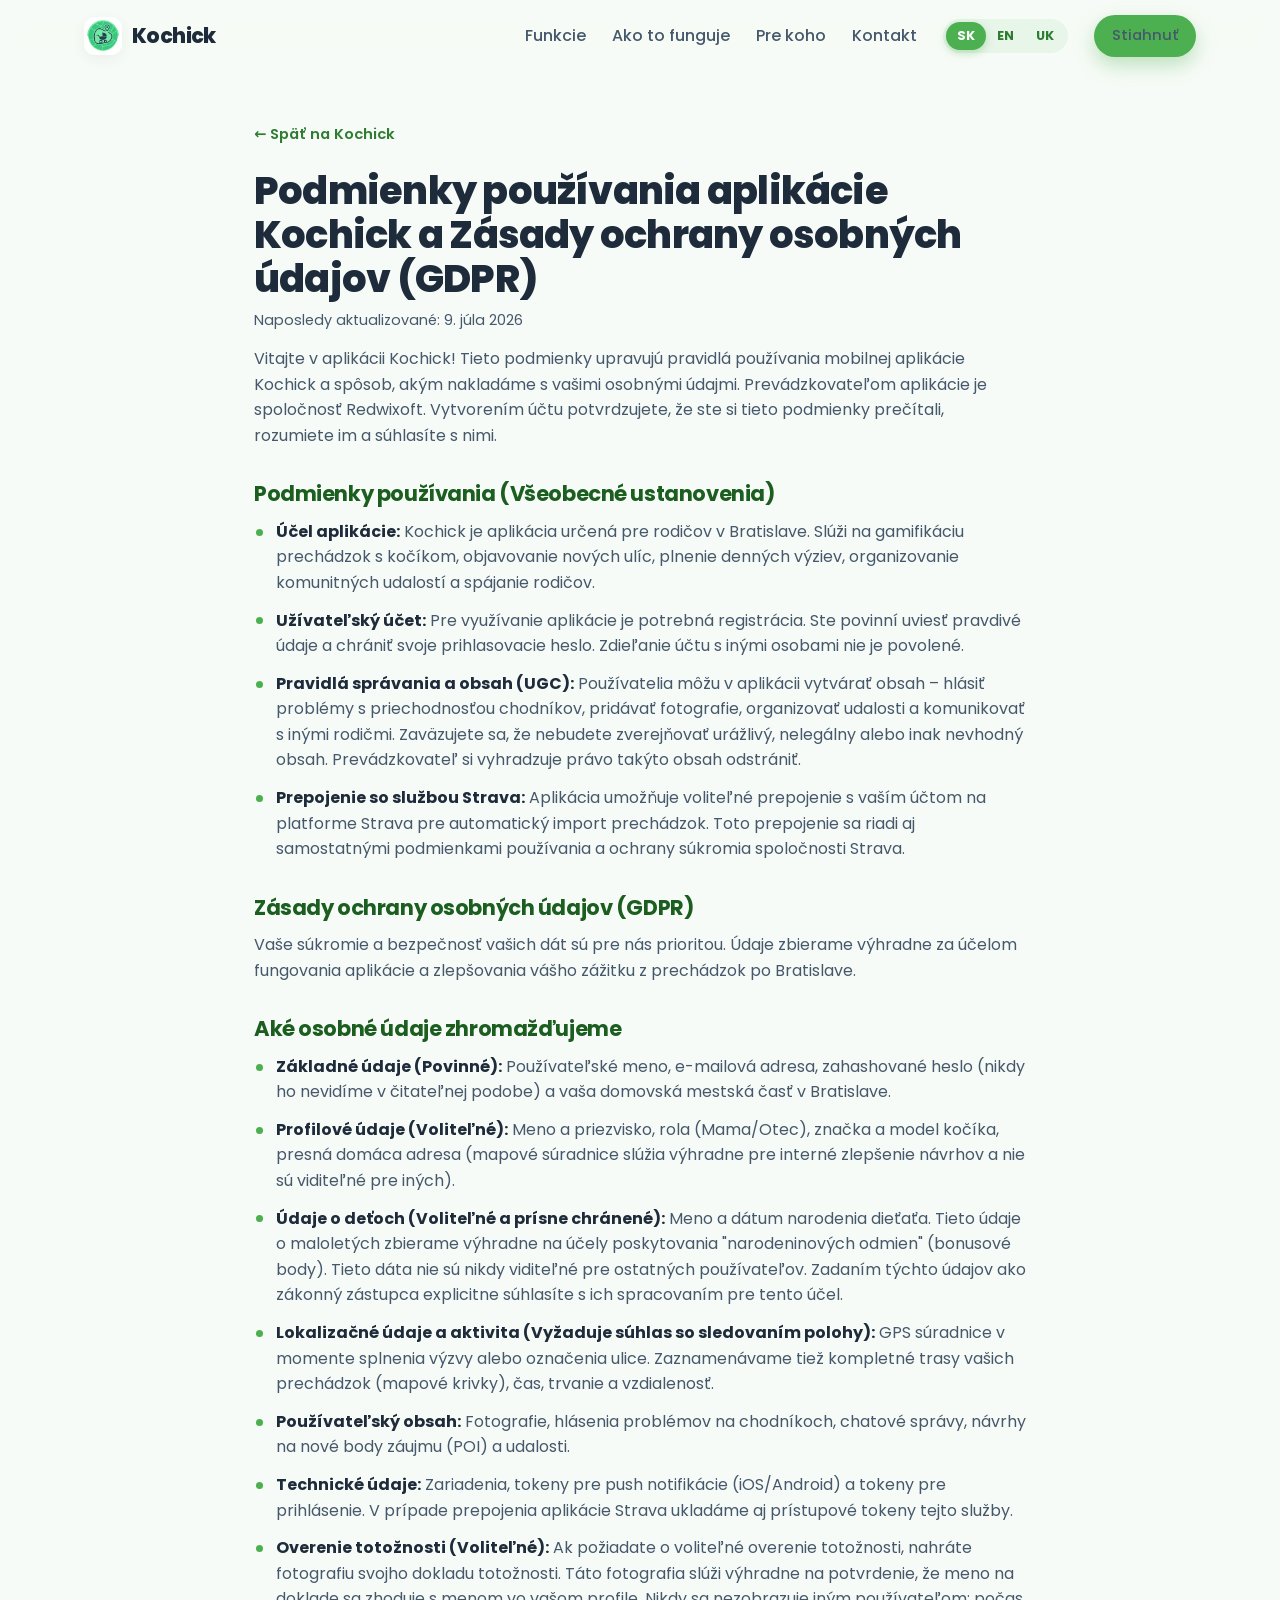
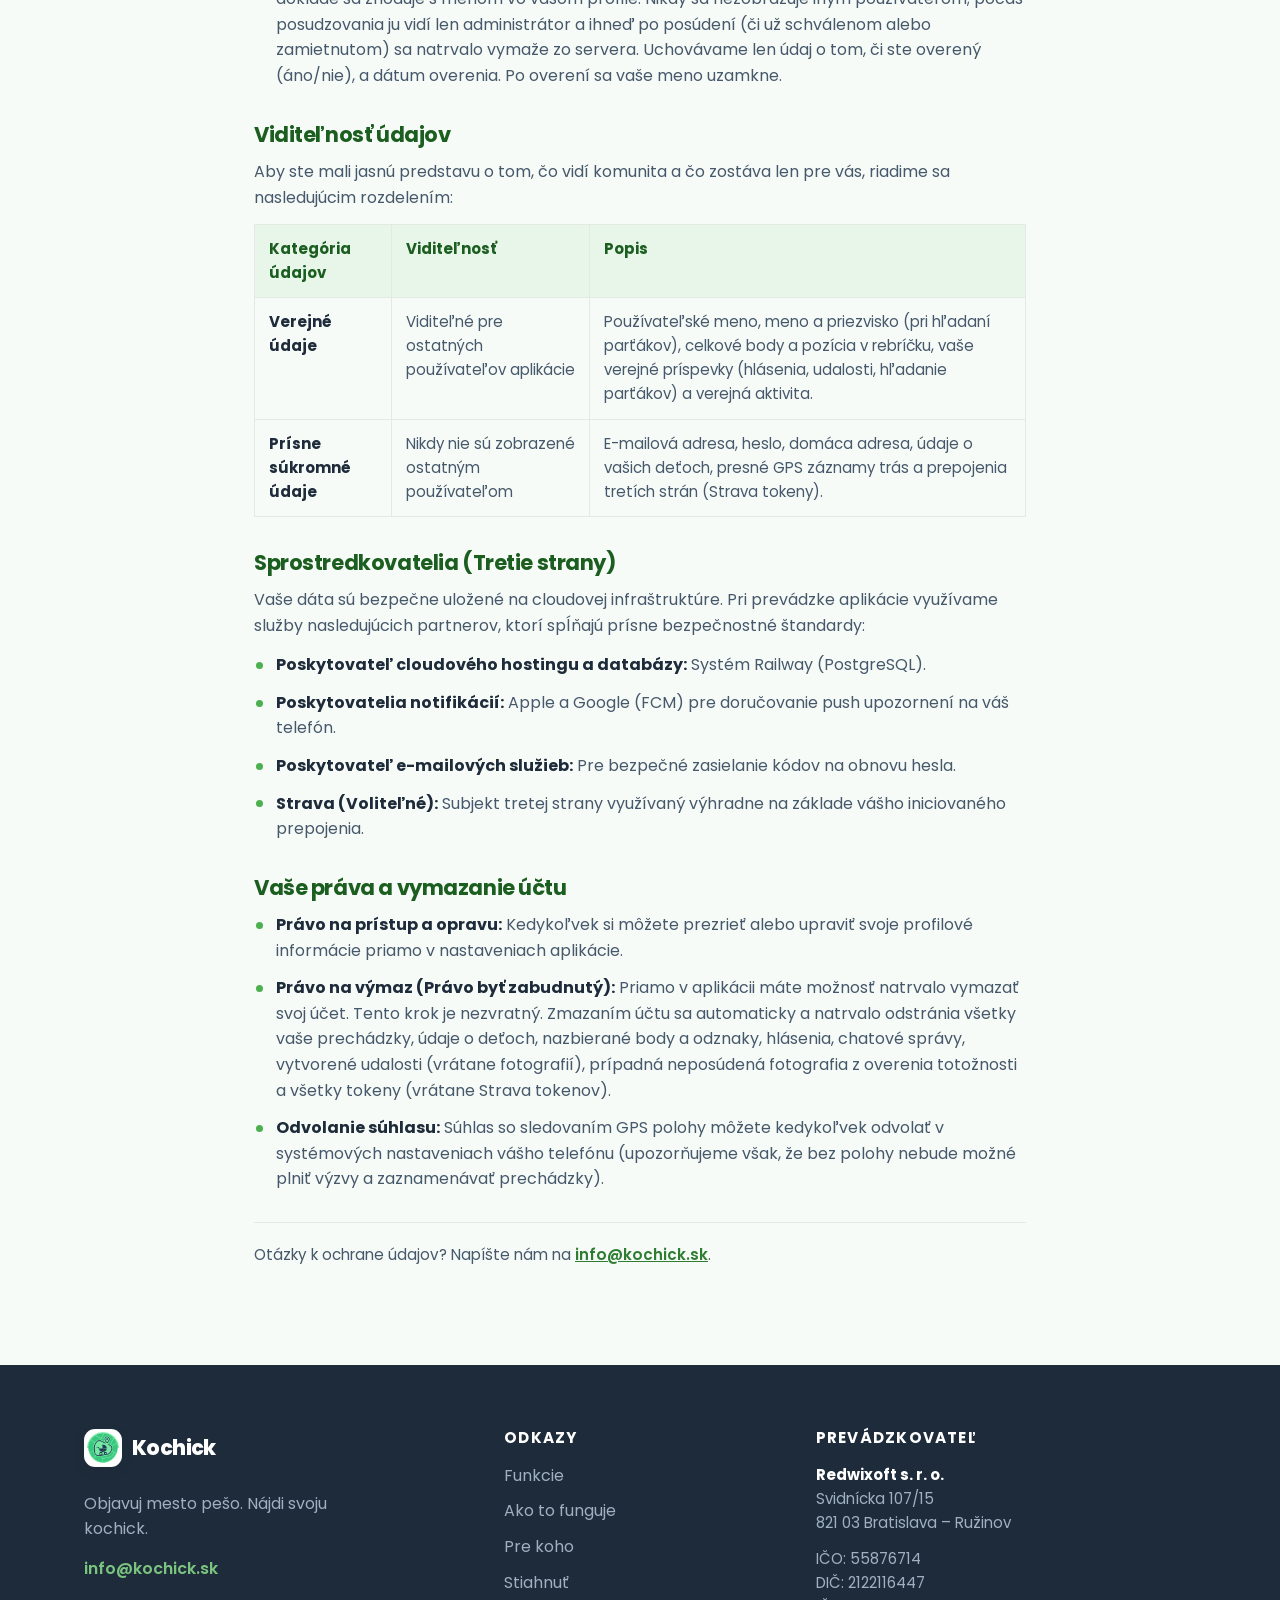
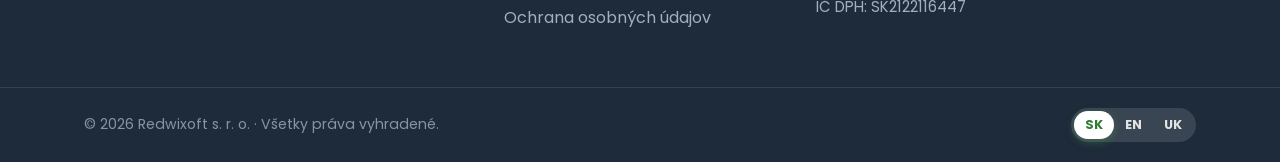
==== privacy.html @ b60ff9de "T and C" ====
<!DOCTYPE html>
<html lang="sk">
<head>
  <meta charset="UTF-8" />
  <meta name="viewport" content="width=device-width, initial-scale=1.0" />
  <title>Kochick — Podmienky používania a ochrana osobných údajov</title>
  <meta name="description" content="Podmienky používania aplikácie Kochick a Zásady ochrany osobných údajov (GDPR)." />
  <link rel="icon" type="image/png" href="assets/img/favicon.png" />

  <!-- Fonts -->
  <link rel="preconnect" href="https://fonts.googleapis.com" />
  <link rel="preconnect" href="https://fonts.gstatic.com" crossorigin />
  <link href="https://fonts.googleapis.com/css2?family=Poppins:wght@400;500;600;700;800&family=Nunito:wght@400;600;700;800&display=swap" rel="stylesheet" />

  <link rel="stylesheet" href="assets/css/styles.css" />
</head>
<body>

  <!-- ============ NAVBAR ============ -->
  <header class="nav" id="nav">
    <div class="container nav__inner">
      <a href="index.html" class="brand">
        <img src="assets/img/logo.png" alt="Kochick" class="brand__logo" />
        <span class="brand__name">Kochick</span>
      </a>

      <nav class="nav__links" id="navLinks">
        <a href="index.html#features" data-i18n="nav.features">Funkcie</a>
        <a href="index.html#how" data-i18n="nav.how">Ako to funguje</a>
        <a href="index.html#who" data-i18n="nav.who">Pre koho</a>
        <a href="index.html#contact" data-i18n="nav.contact">Kontakt</a>

        <div class="lang" role="group" aria-label="Language">
          <button class="lang__btn" data-lang="sk">SK</button>
          <button class="lang__btn" data-lang="en">EN</button>
          <button class="lang__btn" data-lang="uk">UK</button>
        </div>

        <a href="index.html#download" class="btn btn--primary btn--sm nav__cta" data-i18n="nav.download">Stiahnuť</a>
      </nav>

      <button class="nav__toggle" id="navToggle" aria-label="Menu">
        <span></span><span></span><span></span>
      </button>
    </div>
  </header>

  <main id="top">
    <section class="legal">
      <div class="container legal__inner">

        <!-- ============ SLOVAK ============ -->
        <article class="legal__doc" data-legal="sk">
          <a class="legal__back" href="index.html">← Späť na Kochick</a>
          <h1>Podmienky používania aplikácie Kochick a Zásady ochrany osobných údajov (GDPR)</h1>
          <p class="legal__meta">Naposledy aktualizované: 9. júla 2026</p>
          <p>Vitajte v aplikácii Kochick! Tieto podmienky upravujú pravidlá používania mobilnej aplikácie Kochick a spôsob, akým nakladáme s vašimi osobnými údajmi. Prevádzkovateľom aplikácie je spoločnosť Redwixoft. Vytvorením účtu potvrdzujete, že ste si tieto podmienky prečítali, rozumiete im a súhlasíte s nimi.</p>

          <h2>Podmienky používania (Všeobecné ustanovenia)</h2>
          <ul>
            <li><strong>Účel aplikácie:</strong> Kochick je aplikácia určená pre rodičov v Bratislave. Slúži na gamifikáciu prechádzok s kočíkom, objavovanie nových ulíc, plnenie denných výziev, organizovanie komunitných udalostí a spájanie rodičov.</li>
            <li><strong>Užívateľský účet:</strong> Pre využívanie aplikácie je potrebná registrácia. Ste povinní uviesť pravdivé údaje a chrániť svoje prihlasovacie heslo. Zdieľanie účtu s inými osobami nie je povolené.</li>
            <li><strong>Pravidlá správania a obsah (UGC):</strong> Používatelia môžu v aplikácii vytvárať obsah – hlásiť problémy s priechodnosťou chodníkov, pridávať fotografie, organizovať udalosti a komunikovať s inými rodičmi. Zaväzujete sa, že nebudete zverejňovať urážlivý, nelegálny alebo inak nevhodný obsah. Prevádzkovateľ si vyhradzuje právo takýto obsah odstrániť.</li>
            <li><strong>Prepojenie so službou Strava:</strong> Aplikácia umožňuje voliteľné prepojenie s vaším účtom na platforme Strava pre automatický import prechádzok. Toto prepojenie sa riadi aj samostatnými podmienkami používania a ochrany súkromia spoločnosti Strava.</li>
          </ul>

          <h2>Zásady ochrany osobných údajov (GDPR)</h2>
          <p>Vaše súkromie a bezpečnosť vašich dát sú pre nás prioritou. Údaje zbierame výhradne za účelom fungovania aplikácie a zlepšovania vášho zážitku z prechádzok po Bratislave.</p>

          <h2>Aké osobné údaje zhromažďujeme</h2>
          <ul>
            <li><strong>Základné údaje (Povinné):</strong> Používateľské meno, e-mailová adresa, zahashované heslo (nikdy ho nevidíme v čitateľnej podobe) a vaša domovská mestská časť v Bratislave.</li>
            <li><strong>Profilové údaje (Voliteľné):</strong> Meno a priezvisko, rola (Mama/Otec), značka a model kočíka, presná domáca adresa (mapové súradnice slúžia výhradne pre interné zlepšenie návrhov a nie sú viditeľné pre iných).</li>
            <li><strong>Údaje o deťoch (Voliteľné a prísne chránené):</strong> Meno a dátum narodenia dieťaťa. Tieto údaje o maloletých zbierame výhradne na účely poskytovania "narodeninových odmien" (bonusové body). Tieto dáta nie sú nikdy viditeľné pre ostatných používateľov. Zadaním týchto údajov ako zákonný zástupca explicitne súhlasíte s ich spracovaním pre tento účel.</li>
            <li><strong>Lokalizačné údaje a aktivita (Vyžaduje súhlas so sledovaním polohy):</strong> GPS súradnice v momente splnenia výzvy alebo označenia ulice. Zaznamenávame tiež kompletné trasy vašich prechádzok (mapové krivky), čas, trvanie a vzdialenosť.</li>
            <li><strong>Používateľský obsah:</strong> Fotografie, hlásenia problémov na chodníkoch, chatové správy, návrhy na nové body záujmu (POI) a udalosti.</li>
            <li><strong>Technické údaje:</strong> Zariadenia, tokeny pre push notifikácie (iOS/Android) a tokeny pre prihlásenie. V prípade prepojenia aplikácie Strava ukladáme aj prístupové tokeny tejto služby.</li>
            <li><strong>Overenie totožnosti (Voliteľné):</strong> Ak požiadate o voliteľné overenie totožnosti, nahráte fotografiu svojho dokladu totožnosti. Táto fotografia slúži výhradne na potvrdenie, že meno na doklade sa zhoduje s menom vo vašom profile. Nikdy sa nezobrazuje iným používateľom; počas posudzovania ju vidí len administrátor a ihneď po posúdení (či už schválenom alebo zamietnutom) sa natrvalo vymaže zo servera. Uchovávame len údaj o tom, či ste overený (áno/nie), a dátum overenia. Po overení sa vaše meno uzamkne.</li>
          </ul>

          <h2>Viditeľnosť údajov</h2>
          <p>Aby ste mali jasnú predstavu o tom, čo vidí komunita a čo zostáva len pre vás, riadime sa nasledujúcim rozdelením:</p>
          <div class="legal__table-wrap">
            <table>
              <thead>
                <tr><th>Kategória údajov</th><th>Viditeľnosť</th><th>Popis</th></tr>
              </thead>
              <tbody>
                <tr><td><strong>Verejné údaje</strong></td><td>Viditeľné pre ostatných používateľov aplikácie</td><td>Používateľské meno, meno a priezvisko (pri hľadaní parťákov), celkové body a pozícia v rebríčku, vaše verejné príspevky (hlásenia, udalosti, hľadanie parťákov) a verejná aktivita.</td></tr>
                <tr><td><strong>Prísne súkromné údaje</strong></td><td>Nikdy nie sú zobrazené ostatným používateľom</td><td>E-mailová adresa, heslo, domáca adresa, údaje o vašich deťoch, presné GPS záznamy trás a prepojenia tretích strán (Strava tokeny).</td></tr>
              </tbody>
            </table>
          </div>

          <h2>Sprostredkovatelia (Tretie strany)</h2>
          <p>Vaše dáta sú bezpečne uložené na cloudovej infraštruktúre. Pri prevádzke aplikácie využívame služby nasledujúcich partnerov, ktorí spĺňajú prísne bezpečnostné štandardy:</p>
          <ul>
            <li><strong>Poskytovateľ cloudového hostingu a databázy:</strong> Systém Railway (PostgreSQL).</li>
            <li><strong>Poskytovatelia notifikácií:</strong> Apple a Google (FCM) pre doručovanie push upozornení na váš telefón.</li>
            <li><strong>Poskytovateľ e-mailových služieb:</strong> Pre bezpečné zasielanie kódov na obnovu hesla.</li>
            <li><strong>Strava (Voliteľné):</strong> Subjekt tretej strany využívaný výhradne na základe vášho iniciovaného prepojenia.</li>
          </ul>

          <h2>Vaše práva a vymazanie účtu</h2>
          <ul>
            <li><strong>Právo na prístup a opravu:</strong> Kedykoľvek si môžete prezrieť alebo upraviť svoje profilové informácie priamo v nastaveniach aplikácie.</li>
            <li><strong>Právo na výmaz (Právo byť zabudnutý):</strong> Priamo v aplikácii máte možnosť natrvalo vymazať svoj účet. Tento krok je nezvratný. Zmazaním účtu sa automaticky a natrvalo odstránia všetky vaše prechádzky, údaje o deťoch, nazbierané body a odznaky, hlásenia, chatové správy, vytvorené udalosti (vrátane fotografií), prípadná neposúdená fotografia z overenia totožnosti a všetky tokeny (vrátane Strava tokenov).</li>
            <li><strong>Odvolanie súhlasu:</strong> Súhlas so sledovaním GPS polohy môžete kedykoľvek odvolať v systémových nastaveniach vášho telefónu (upozorňujeme však, že bez polohy nebude možné plniť výzvy a zaznamenávať prechádzky).</li>
          </ul>

          <p class="legal__contact">Otázky k ochrane údajov? Napíšte nám na <a href="mailto:info@kochick.sk">info@kochick.sk</a>.</p>
        </article>

        <!-- ============ ENGLISH ============ -->
        <article class="legal__doc" data-legal="en">
          <a class="legal__back" href="index.html">← Back to Kochick</a>
          <h1>Kochick App Terms of Use and Privacy Policy (GDPR)</h1>
          <p class="legal__meta">Last updated: 9 July 2026</p>
          <p>Welcome to the Kochick app! These terms govern the rules for using the Kochick mobile application and how we handle your personal data. The application is operated by Redwixoft. By creating an account, you confirm that you have read, understood, and agree to these terms.</p>

          <h2>Terms of Use (General Provisions)</h2>
          <ul>
            <li><strong>Purpose of the App:</strong> Kochick is an application designed for parents in Bratislava. It serves to gamify stroller-walking, discover new streets, complete daily raids (challenges), organize community events, and connect parents.</li>
            <li><strong>User Account:</strong> Registration is required to use the application. You are obliged to provide truthful information and protect your login password. Sharing your account with other people is not permitted.</li>
            <li><strong>Code of Conduct and Content (UGC):</strong> Users can create content within the app—report walkability issues on pavements, add photos, organize events, and communicate with other parents. You agree not to post abusive, illegal, or otherwise inappropriate content. The operator reserves the right to remove such content.</li>
            <li><strong>Strava Connection:</strong> The application allows for an optional connection with your Strava platform account to automatically import walks. This connection is also governed by Strava's separate terms of use and privacy policy.</li>
          </ul>

          <h2>Privacy Policy (GDPR)</h2>
          <p>Your privacy and the security of your data are our priority. We collect data exclusively for the purpose of running the application and improving your walking experience in Bratislava.</p>

          <h2>What Personal Data We Collect</h2>
          <ul>
            <li><strong>Basic Data (Required):</strong> Username, email address, hashed password (we never see it in readable form), and your home district in Bratislava.</li>
            <li><strong>Profile Data (Optional):</strong> First and last name, role (Mom/Dad), stroller brand and model, exact home address (map coordinates are used exclusively for internal suggestion improvements and are never visible to others).</li>
            <li><strong>Children's Data (Optional and Strictly Protected):</strong> Child's name and birthdate. We collect this data about minors solely for the purpose of granting "birthday rewards" (bonus points). This data is never visible to other users. By entering this data as a legal guardian, you explicitly consent to its processing for this purpose.</li>
            <li><strong>Location Data and Activity (Requires Location Tracking Consent):</strong> GPS coordinates at the moment of completing a raid or claiming a street. We also record the complete routes of your tracked walks (map polylines), time, duration, and distance.</li>
            <li><strong>User-Generated Content:</strong> Photos, walkability reports, chat messages, point of interest (POI) suggestions, and events.</li>
            <li><strong>Technical Data:</strong> Devices, push notification tokens (iOS/Android), and login tokens. If the Strava app is connected, we also store access tokens for this service.</li>
            <li><strong>Identity Verification (Optional):</strong> If you choose to request the optional identity verification, you upload a photo of your identity document. This photo is used solely to confirm that the name on your document matches the name in your profile. It is never shown to other users; only an administrator sees it during review, and it is permanently deleted from the server immediately after the review, whether approved or declined. We retain only your verified status (yes/no) and the date it was granted. Your name becomes locked once you are verified.</li>
          </ul>

          <h2>Data Visibility</h2>
          <p>To give you a clear idea of what the community sees and what remains just for you, we follow this breakdown:</p>
          <div class="legal__table-wrap">
            <table>
              <thead>
                <tr><th>Data Category</th><th>Visibility</th><th>Description</th></tr>
              </thead>
              <tbody>
                <tr><td><strong>Public Data</strong></td><td>Visible to other app users</td><td>Username, first and last name (in buddy search), total points and leaderboard rank, your public posts (reports, events, stroll opportunities), and public activity.</td></tr>
                <tr><td><strong>Strictly Private Data</strong></td><td>Never shown to other users</td><td>Email address, password, home address, your children's data, exact GPS route records, and third-party connections (Strava tokens).</td></tr>
              </tbody>
            </table>
          </div>

          <h2>Data Processors (Third Parties)</h2>
          <p>Your data is securely stored on cloud infrastructure. For the operation of the application, we use the services of the following partners who meet strict security standards:</p>
          <ul>
            <li><strong>Cloud Hosting and Database Provider:</strong> Railway platform (PostgreSQL).</li>
            <li><strong>Notification Providers:</strong> Apple and Google (FCM) for delivering push notifications to your phone.</li>
            <li><strong>Email Service Provider:</strong> For safely sending password reset codes.</li>
            <li><strong>Strava (Optional):</strong> A third-party entity used exclusively based on a connection initiated by you.</li>
          </ul>

          <h2>Your Rights and Account Deletion</h2>
          <ul>
            <li><strong>Right to Access and Correction:</strong> You can view or edit your profile information at any time directly in the app settings.</li>
            <li><strong>Right to Erasure (Right to be Forgotten):</strong> You have the option to permanently delete your account directly in the app. This step is irreversible. Deleting the account automatically and permanently removes all your walks, children's data, earned points and badges, reports, chat messages, created events (including photos), any pending identity-verification photo, and all tokens (including Strava tokens).</li>
            <li><strong>Withdrawal of Consent:</strong> You can revoke your consent for GPS location tracking at any time in your phone's system settings (please note, however, that without location access, it will not be possible to complete raids and record walks).</li>
          </ul>

          <p class="legal__contact">Questions about your data? Write to us at <a href="mailto:info@kochick.sk">info@kochick.sk</a>.</p>
        </article>

        <!-- ============ UKRAINIAN ============ -->
        <article class="legal__doc" data-legal="uk">
          <a class="legal__back" href="index.html">← Назад до Kochick</a>
          <h1>Умови використання додатку Kochick та Політика конфіденційності (GDPR)</h1>
          <p class="legal__meta">Останнє оновлення: 9 липня 2026</p>
          <p>Вітаємо в додатку Kochick! Ці умови регулюють правила використання мобільного додатку Kochick та те, як ми поводимося з вашими персональними даними. Додаток керується компанією Redwixoft. Створюючи обліковий запис, ви підтверджуєте, що прочитали, зрозуміли та погоджуєтеся з цими умовами.</p>

          <h2>Умови використання (Загальні положення)</h2>
          <ul>
            <li><strong>Мета додатку:</strong> Kochick — це додаток, створений для батьків у Братиславі. Він слугує для гейміфікації прогулянок з візочком, відкриття нових вулиць, виконання щоденних завдань (рейдів), організації подій для спільноти та об'єднання батьків.</li>
            <li><strong>Обліковий запис користувача:</strong> Для використання додатку необхідна реєстрація. Ви зобов'язані надавати правдиву інформацію та захищати свій пароль для входу. Передача вашого облікового запису іншим особам заборонена.</li>
            <li><strong>Правила поведінки та контент (UGC):</strong> Користувачі можуть створювати контент у додатку — повідомляти про проблеми з прохідністю тротуарів, додавати фотографії, організовувати події та спілкуватися з іншими батьками. Ви погоджуєтеся не публікувати образливий, незаконний або інший неприйнятний контент. Оператор залишає за собою право видаляти такий контент.</li>
            <li><strong>Підключення до Strava:</strong> Додаток дозволяє додаткове (за бажанням) підключення до вашого облікового запису на платформі Strava для автоматичного імпорту прогулянок. Це підключення також регулюється окремими умовами використання та політикою конфіденційності компанії Strava.</li>
          </ul>

          <h2>Політика конфіденційності (GDPR)</h2>
          <p>Ваша конфіденційність та безпека ваших даних є нашим пріоритетом. Ми збираємо дані виключно з метою забезпечення роботи додатку та покращення вашого досвіду прогулянок у Братиславі.</p>

          <h2>Які персональні дані ми збираємо</h2>
          <ul>
            <li><strong>Основні дані (Обов'язкові):</strong> Ім'я користувача, електронна адреса, хешований пароль (ми ніколи не бачимо його в читабельному вигляді) та ваш домашній район у Братиславі.</li>
            <li><strong>Дані профілю (Необов'язкові):</strong> Ім'я та прізвище, роль (Мама/Тато), марка та модель візочка, точна домашня адреса (координати на карті використовуються виключно для внутрішнього покращення рекомендацій і ніколи не видимі для інших).</li>
            <li><strong>Дані про дітей (Необов'язкові та суворо захищені):</strong> Ім'я та дата народження дитини. Ми збираємо ці дані про неповнолітніх виключно з метою надання "подарунків на день народження" (бонусних балів). Ці дані ніколи не видимі для інших користувачів. Вводячи ці дані як законний опікун, ви чітко погоджуєтеся на їх обробку для цієї мети.</li>
            <li><strong>Дані про місцезнаходження та активність (Потребує згоди на відстеження локації):</strong> GPS-координати в момент виконання завдання або відмітки на вулиці. Ми також записуємо повні маршрути ваших прогулянок (лінії на карті), час, тривалість та відстань.</li>
            <li><strong>Контент, створений користувачами:</strong> Фотографії, звіти про стан тротуарів, повідомлення в чаті, пропозиції нових цікавих місць (POI) та події.</li>
            <li><strong>Технічні дані:</strong> Пристрої, токени для push-сповіщень (iOS/Android) та токени для входу. Якщо підключено додаток Strava, ми також зберігаємо токени доступу для цього сервісу.</li>
            <li><strong>Підтвердження особи (Необов'язкове):</strong> Якщо ви вирішите пройти необов'язкове підтвердження особи, ви завантажуєте фото свого документа, що посвідчує особу. Це фото використовується виключно для підтвердження того, що ім'я в документі збігається з ім'ям у вашому профілі. Воно ніколи не показується іншим користувачам; під час перевірки його бачить лише адміністратор, і одразу після перевірки (незалежно від того, схвалено чи відхилено) воно назавжди видаляється з сервера. Ми зберігаємо лише статус підтвердження (так/ні) та дату його надання. Після підтвердження ваше ім'я блокується.</li>
          </ul>

          <h2>Видимість даних</h2>
          <p>Щоб дати вам чітке уявлення про те, що бачить спільнота, а що залишається лише для вас, ми дотримуємося такого розподілу:</p>
          <div class="legal__table-wrap">
            <table>
              <thead>
                <tr><th>Категорія даних</th><th>Видимість</th><th>Опис</th></tr>
              </thead>
              <tbody>
                <tr><td><strong>Публічні дані</strong></td><td>Видимі для інших користувачів додатку</td><td>Ім'я користувача, ім'я та прізвище (при пошуку друзів), загальна кількість балів і місце в рейтингу, ваші публічні публікації (звіти, події, пропозиції спільних прогулянок) та публічна активність.</td></tr>
                <tr><td><strong>Суворо конфіденційні дані</strong></td><td>Ніколи не показуються іншим користувачам</td><td>Електронна адреса, пароль, домашня адреса, дані ваших дітей, точні GPS-записи маршрутів та підключення третіх сторін (токени Strava).</td></tr>
              </tbody>
            </table>
          </div>

          <h2>Обробники даних (Треті сторони)</h2>
          <p>Ваші дані безпечно зберігаються на хмарній інфраструктурі. Для роботи додатку ми використовуємо послуги наступних партнерів, які відповідають суворим стандартам безпеки:</p>
          <ul>
            <li><strong>Постачальник хмарного хостингу та бази даних:</strong> Платформа Railway (PostgreSQL).</li>
            <li><strong>Постачальники сповіщень:</strong> Apple та Google (FCM) для доставки push-сповіщень на ваш телефон.</li>
            <li><strong>Постачальник послуг електронної пошти:</strong> Для безпечного надсилання кодів відновлення пароля.</li>
            <li><strong>Strava (Необов'язково):</strong> Стороння організація, яка використовується виключно на основі ініційованого вами підключення.</li>
          </ul>

          <h2>Ваші права та видалення облікового запису</h2>
          <ul>
            <li><strong>Право на доступ і виправлення:</strong> Ви можете переглядати або редагувати інформацію свого профілю в будь-який час безпосередньо в налаштуваннях додатку.</li>
            <li><strong>Право на видалення (Право бути забутим):</strong> Ви маєте можливість назавжди видалити свій обліковий запис безпосередньо в додатку. Цей крок є незворотним. Видалення облікового запису автоматично та назавжди видаляє всі ваші прогулянки, дані про дітей, зароблені бали та відзнаки, звіти, повідомлення в чатах, створені події (включно з фотографіями), будь-яке неперевірене фото для підтвердження особи та всі токени (включаючи токени Strava).</li>
            <li><strong>Відкликання згоди:</strong> Ви можете будь-коли відкликати свою згоду на відстеження GPS-локації в системних налаштуваннях вашого телефону (однак зверніть увагу, що без доступу до місцезнаходження буде неможливо виконувати завдання та записувати прогулянки).</li>
          </ul>

          <p class="legal__contact">Питання щодо ваших даних? Напишіть нам на <a href="mailto:info@kochick.sk">info@kochick.sk</a>.</p>
        </article>

      </div>
    </section>
  </main>

  <!-- ============ FOOTER ============ -->
  <footer class="footer" id="contact">
    <div class="container footer__inner">
      <div class="footer__brand">
        <a href="index.html" class="brand">
          <img src="assets/img/logo.png" alt="Kochick" class="brand__logo" />
          <span class="brand__name">Kochick</span>
        </a>
        <p data-i18n="footer.tagline">Objavuj mesto pešo. Nájdi svoju kochick.</p>
        <a class="footer__mail" href="mailto:info@kochick.sk">info@kochick.sk</a>
      </div>

      <div class="footer__col">
        <h4 data-i18n="footer.linksTitle">Odkazy</h4>
        <a href="index.html#features" data-i18n="nav.features">Funkcie</a>
        <a href="index.html#how" data-i18n="nav.how">Ako to funguje</a>
        <a href="index.html#who" data-i18n="nav.who">Pre koho</a>
        <a href="index.html#download" data-i18n="nav.download">Stiahnuť</a>
        <a href="privacy.html" data-i18n="footer.privacy">Ochrana osobných údajov</a>
      </div>

      <div class="footer__col footer__legal">
        <h4 data-i18n="footer.companyTitle">Prevádzkovateľ</h4>
        <p>
          <strong>Redwixoft s. r. o.</strong><br />
          Svidnícka 107/15<br />
          821 03 Bratislava – Ružinov
        </p>
        <p class="footer__ids">
          IČO: 55876714<br />
          DIČ: 2122116447<br />
          IČ DPH: SK2122116447
        </p>
      </div>
    </div>

    <div class="footer__bottom">
      <div class="container footer__bottom-inner">
        <span>© <span id="year">2026</span> Redwixoft s. r. o. · <span data-i18n="footer.rights">Všetky práva vyhradené.</span></span>
        <div class="lang lang--footer" role="group" aria-label="Language">
          <button class="lang__btn" data-lang="sk">SK</button>
          <button class="lang__btn" data-lang="en">EN</button>
          <button class="lang__btn" data-lang="uk">UK</button>
        </div>
      </div>
    </div>
  </footer>

  <script src="assets/js/i18n.js"></script>
  <script src="assets/js/main.js"></script>

  <!-- Legal body follows the same language choice (kochick_lang) as the rest of the site -->
  <script>
    (function () {
      "use strict";
      var LANGS = ["sk", "en", "uk"];
      function applyLegal(lang) {
        if (LANGS.indexOf(lang) === -1) lang = "sk";
        document.querySelectorAll("[data-legal]").forEach(function (el) {
          el.hidden = el.getAttribute("data-legal") !== lang;
        });
      }
      var saved = null;
      try { saved = localStorage.getItem("kochick_lang"); } catch (e) {}
      applyLegal(saved || "sk");
      document.querySelectorAll(".lang__btn").forEach(function (b) {
        b.addEventListener("click", function () { applyLegal(b.getAttribute("data-lang")); });
      });
    })();
  </script>
</body>
</html>
---- assets/css/styles.css ----
/* ===================================================================
   Kochick — landing page styles
   Palette taken from the mobile app (Material green + navy ink + orange)
=================================================================== */
:root {
  --green:        #4CAF50;
  --green-dark:   #2E7D32;
  --green-darker: #1B5E20;
  --green-tint:   #E8F5E9;
  --mint:         #DCFCE7;
  --orange:       #FF9800;
  --orange-dark:  #FB8C00;
  --blue:         #2196F3;
  --ink:          #1E2B3A;
  --ink-soft:     #46586b;
  --bg:           #F7FBF7;
  --bg-alt:       #F1F8F1;
  --card:         #FFFFFF;
  --border:       #E3EAE3;
  --shadow-sm:    0 4px 14px rgba(30, 43, 58, .06);
  --shadow-md:    0 12px 34px rgba(30, 43, 58, .10);
  --shadow-lg:    0 26px 60px rgba(30, 43, 58, .16);
  --radius:       22px;
  --radius-sm:    14px;
  --maxw:         1160px;
  --font:         'Poppins', 'Nunito', system-ui, -apple-system, 'Segoe UI', sans-serif;
}

* { box-sizing: border-box; margin: 0; padding: 0; }

html { scroll-behavior: smooth; }

body {
  font-family: var(--font);
  color: var(--ink);
  background: var(--bg);
  line-height: 1.6;
  -webkit-font-smoothing: antialiased;
  overflow-x: hidden;
}

img { max-width: 100%; display: block; }
a { color: inherit; text-decoration: none; }

.container { width: 100%; max-width: var(--maxw); margin: 0 auto; padding: 0 24px; }

h1, h2, h3, h4 { line-height: 1.15; letter-spacing: -0.02em; font-weight: 700; }
.accent { color: var(--green-dark); position: relative; white-space: nowrap; }

/* ---------- Buttons ---------- */
.btn {
  display: inline-flex; align-items: center; justify-content: center;
  gap: 8px; font-weight: 600; font-size: 1rem;
  padding: 13px 24px; border-radius: 999px; cursor: pointer;
  border: none; transition: transform .18s ease, box-shadow .18s ease, background .18s ease;
}
.btn--primary { background: var(--green); color: #fff; box-shadow: 0 8px 20px rgba(76,175,80,.35); }
.btn--primary:hover { background: var(--green-dark); transform: translateY(-2px); box-shadow: 0 12px 26px rgba(76,175,80,.45); }
.btn--sm { padding: 9px 18px; font-size: .92rem; }

/* ---------- Store buttons ---------- */
.store-row { display: flex; flex-wrap: wrap; gap: 14px; margin-top: 30px; }
.store-row--center { justify-content: center; }

.store-btn {
  display: inline-flex; align-items: center; gap: 12px;
  background: var(--ink); color: #fff;
  padding: 11px 22px 11px 18px; border-radius: 16px;
  box-shadow: var(--shadow-sm);
  transition: transform .18s ease, box-shadow .18s ease, background .18s ease;
}
.store-btn:hover { transform: translateY(-3px); box-shadow: var(--shadow-md); background: #16212e; }
.store-btn svg { width: 26px; height: 26px; fill: currentColor; flex-shrink: 0; }
.store-btn span { display: flex; flex-direction: column; line-height: 1.15; text-align: left; }
.store-btn small { font-size: .68rem; opacity: .78; text-transform: uppercase; letter-spacing: .06em; }
.store-btn strong { font-size: 1.08rem; font-weight: 600; }
.store-btn--light { background: #fff; color: var(--ink); }
.store-btn--light:hover { background: #f4f7f4; }

.store-note { margin-top: 16px; color: var(--ink-soft); font-size: .92rem; }

/* ---------- Navbar ---------- */
.nav {
  position: sticky; top: 0; z-index: 100;
  background: rgba(247, 251, 247, .82);
  backdrop-filter: saturate(180%) blur(14px);
  border-bottom: 1px solid transparent;
  transition: box-shadow .25s ease, border-color .25s ease, background .25s ease;
}
.nav.is-scrolled { box-shadow: var(--shadow-sm); border-color: var(--border); background: rgba(255,255,255,.9); }
.nav__inner { display: flex; align-items: center; justify-content: space-between; height: 72px; }

.brand { display: inline-flex; align-items: center; gap: 10px; font-weight: 800; }
.brand__logo { width: 38px; height: 38px; border-radius: 11px; box-shadow: var(--shadow-sm); }
.brand__name { font-size: 1.28rem; letter-spacing: -0.03em; color: var(--ink); }

.nav__links { display: flex; align-items: center; gap: 26px; }
.nav__links > a { font-weight: 500; color: var(--ink-soft); transition: color .16s ease; }
.nav__links > a:hover { color: var(--green-dark); }

/* language switch */
.lang { display: inline-flex; background: var(--green-tint); border-radius: 999px; padding: 3px; }
.lang__btn {
  border: none; background: transparent; cursor: pointer;
  font-family: var(--font); font-weight: 700; font-size: .8rem; color: var(--green-dark);
  padding: 5px 11px; border-radius: 999px; transition: background .16s ease, color .16s ease;
}
.lang__btn.is-active { background: var(--green); color: #fff; box-shadow: 0 3px 8px rgba(76,175,80,.35); }
.lang--footer { background: rgba(255,255,255,.12); }
.lang--footer .lang__btn { color: rgba(255,255,255,.85); }
.lang--footer .lang__btn.is-active { background: #fff; color: var(--green-dark); }

.nav__toggle { display: none; flex-direction: column; gap: 5px; background: none; border: none; cursor: pointer; padding: 8px; }
.nav__toggle span { width: 24px; height: 2.5px; background: var(--ink); border-radius: 3px; transition: transform .25s ease, opacity .2s ease; }
.nav__toggle.is-open span:nth-child(1) { transform: translateY(7.5px) rotate(45deg); }
.nav__toggle.is-open span:nth-child(2) { opacity: 0; }
.nav__toggle.is-open span:nth-child(3) { transform: translateY(-7.5px) rotate(-45deg); }

/* ---------- Hero ---------- */
.hero { position: relative; padding: 70px 0 90px; overflow: hidden; }
.hero__bg {
  position: absolute; inset: 0; z-index: -1;
  background:
    radial-gradient(1000px 520px at 78% -10%, rgba(76,175,80,.18), transparent 60%),
    radial-gradient(760px 460px at 8% 12%, rgba(255,152,0,.10), transparent 60%),
    linear-gradient(180deg, var(--green-tint) 0%, var(--bg) 62%);
}
.hero__bg::after {
  content: ""; position: absolute; inset: 0;
  background-image:
    linear-gradient(rgba(46,125,50,.055) 1px, transparent 1px),
    linear-gradient(90deg, rgba(46,125,50,.055) 1px, transparent 1px);
  background-size: 44px 44px;
  -webkit-mask-image: radial-gradient(760px 520px at 75% 20%, #000, transparent 75%);
          mask-image: radial-gradient(760px 520px at 75% 20%, #000, transparent 75%);
}
.hero__inner { display: grid; grid-template-columns: 1.05fr .95fr; gap: 50px; align-items: center; }

.pill {
  display: inline-block; background: #fff; color: var(--green-dark);
  font-weight: 600; font-size: .86rem; padding: 7px 15px; border-radius: 999px;
  box-shadow: var(--shadow-sm); border: 1px solid var(--border);
}
.hero__title { font-size: clamp(2.3rem, 5vw, 3.7rem); font-weight: 800; margin: 20px 0 18px; }
.hero__sub { font-size: 1.12rem; color: var(--ink-soft); max-width: 540px; }

/* hero art */
.hero__art { position: relative; display: flex; justify-content: center; }
.hero__phone { position: relative; width: min(360px, 82%); }
.hero__scene {
  border-radius: 26px; box-shadow: var(--shadow-lg);
  border: 6px solid #fff; background: #fff;
}
.hero__scene--back {
  position: absolute; width: 72%; right: -34%; bottom: -10%;
  transform: rotate(6deg); z-index: 2;
}
.hero__scene--front { position: relative; z-index: 1; transform: translateX(-9%) rotate(-3deg); }

.float-badge {
  position: absolute; background: #fff; border-radius: 14px; padding: 10px 15px;
  box-shadow: var(--shadow-md); display: flex; align-items: center; gap: 8px;
  font-size: .85rem; color: var(--ink-soft); z-index: 3; font-weight: 600;
}
.float-badge strong { color: var(--green-dark); font-size: 1.05rem; }
.float-badge--1 { top: 6%; left: -6%; animation: bob 4s ease-in-out infinite; }
.float-badge--2 { bottom: 10%; left: -10%; animation: bob 4.6s ease-in-out infinite .6s; }
@keyframes bob { 0%,100% { transform: translateY(0); } 50% { transform: translateY(-9px); } }

/* ---------- Stats strip ---------- */
.stats { margin-top: -30px; }
.stats__inner {
  display: grid; grid-template-columns: repeat(4, 1fr); gap: 18px;
  background: #fff; border: 1px solid var(--border); border-radius: var(--radius);
  box-shadow: var(--shadow-md); padding: 26px 20px;
}
.stat { text-align: center; }
.stat strong { display: block; font-size: 2rem; color: var(--green-dark); font-weight: 800; }
.stat span { font-size: .9rem; color: var(--ink-soft); }

/* ---------- Sections ---------- */
.section { padding: 90px 0; }
.section--tint { background: var(--bg-alt); }
.section__head { text-align: center; max-width: 640px; margin: 0 auto 52px; }
.section__head h2 { font-size: clamp(1.9rem, 3.6vw, 2.7rem); margin: 12px 0 12px; }
.section__head p { color: var(--ink-soft); font-size: 1.05rem; }
.eyebrow {
  display: inline-block; text-transform: uppercase; letter-spacing: .12em;
  font-size: .78rem; font-weight: 700; color: var(--green);
  background: var(--green-tint); padding: 5px 13px; border-radius: 999px;
}

/* ---------- Feature grid ---------- */
.grid { display: grid; grid-template-columns: repeat(3, 1fr); gap: 22px; }
.card {
  background: var(--card); border: 1px solid var(--border); border-radius: var(--radius);
  padding: 30px 26px; box-shadow: var(--shadow-sm);
  transition: transform .2s ease, box-shadow .2s ease, border-color .2s ease;
}
.card:hover { transform: translateY(-6px); box-shadow: var(--shadow-md); border-color: #cfe3cf; }
.card__icon {
  width: 58px; height: 58px; border-radius: 16px; display: grid; place-items: center;
  font-size: 1.7rem; margin-bottom: 18px;
}
.card__icon--green  { background: var(--green-tint); }
.card__icon--orange { background: #FFF3E0; }
.card__icon--blue   { background: #E3F2FD; }
.card h3 { font-size: 1.24rem; margin-bottom: 8px; }
.card p { color: var(--ink-soft); font-size: .98rem; }

/* ---------- How it works ---------- */
.steps { display: flex; align-items: flex-start; justify-content: center; gap: 8px; flex-wrap: wrap; }
.step { flex: 1; min-width: 220px; max-width: 300px; text-align: center; padding: 8px 14px; }
.step__num {
  width: 62px; height: 62px; margin: 0 auto 18px; border-radius: 50%;
  display: grid; place-items: center; font-size: 1.6rem; font-weight: 800; color: #fff;
  background: linear-gradient(140deg, var(--green) 0%, var(--green-dark) 100%);
  box-shadow: 0 10px 22px rgba(76,175,80,.38);
}
.step h3 { font-size: 1.24rem; margin-bottom: 8px; }
.step p { color: var(--ink-soft); font-size: .98rem; }
.step__line { flex: 0 0 60px; height: 2px; margin-top: 31px; background: repeating-linear-gradient(90deg, var(--green) 0 8px, transparent 8px 16px); align-self: flex-start; }

/* ---------- Who / showcase ---------- */
.who { display: grid; grid-template-columns: 1fr 1fr; gap: 56px; align-items: center; }
.who__art { position: relative; min-height: 360px; }
.who__img { position: absolute; border-radius: 20px; border: 6px solid #fff; box-shadow: var(--shadow-md); }
.who__img--1 { width: 58%; top: 0; left: 4%; z-index: 2; transform: rotate(-4deg); }
.who__img--2 { width: 50%; bottom: 4%; right: 2%; z-index: 3; transform: rotate(5deg); }
.who__img--3 { width: 44%; bottom: 14%; left: 0; z-index: 1; transform: rotate(-9deg); opacity: .96; }
.who__copy h2 { font-size: clamp(1.8rem, 3.4vw, 2.5rem); margin: 12px 0 16px; }
.who__copy > p { color: var(--ink-soft); font-size: 1.05rem; margin-bottom: 22px; }
.checklist { list-style: none; display: grid; gap: 12px; }
.checklist li { position: relative; padding-left: 34px; font-weight: 500; color: var(--ink); }
.checklist li::before {
  content: "✓"; position: absolute; left: 0; top: 0;
  width: 24px; height: 24px; border-radius: 50%; background: var(--green); color: #fff;
  display: grid; place-items: center; font-size: .8rem; font-weight: 800;
}

/* ---------- CTA ---------- */
.cta { position: relative; padding: 84px 0; overflow: hidden; color: #fff; }
.cta__bg {
  position: absolute; inset: 0; z-index: -1;
  background: linear-gradient(135deg, var(--green-dark) 0%, var(--green) 55%, #66BB6A 100%);
}
.cta__bg::after {
  content: ""; position: absolute; inset: 0;
  background-image:
    linear-gradient(rgba(255,255,255,.09) 1px, transparent 1px),
    linear-gradient(90deg, rgba(255,255,255,.09) 1px, transparent 1px);
  background-size: 40px 40px;
  -webkit-mask-image: radial-gradient(700px 400px at 50% 0%, #000, transparent 70%);
          mask-image: radial-gradient(700px 400px at 50% 0%, #000, transparent 70%);
}
.cta__inner { text-align: center; max-width: 660px; margin: 0 auto; }
.cta__inner h2 { font-size: clamp(2rem, 4vw, 2.9rem); }
.cta__inner > p { font-size: 1.12rem; opacity: .95; margin-top: 12px; }
.cta__note { margin-top: 20px; font-size: .95rem; opacity: .92; }
.cta__note a { text-decoration: underline; font-weight: 600; }

/* ---------- Footer ---------- */
.footer { background: var(--ink); color: #cdd6e0; padding-top: 64px; }
.footer__inner { display: grid; grid-template-columns: 1.4fr 1fr 1.4fr; gap: 40px; padding-bottom: 46px; }
.footer .brand__name { color: #fff; }
.footer__brand > p { margin: 16px 0 14px; color: #9fb0c0; max-width: 280px; }
.footer__mail { color: #7BC47F; font-weight: 600; }
.footer__mail:hover { text-decoration: underline; }
.footer__col h4 { color: #fff; font-size: .95rem; text-transform: uppercase; letter-spacing: .08em; margin-bottom: 16px; }
.footer__col a { display: block; color: #9fb0c0; margin-bottom: 10px; transition: color .16s ease; }
.footer__col a:hover { color: #fff; }
.footer__legal p { color: #9fb0c0; margin-bottom: 12px; font-size: .94rem; }
.footer__legal strong { color: #fff; }
.footer__ids { font-size: .88rem; color: #7f909f; }
.footer__bottom { border-top: 1px solid rgba(255,255,255,.1); padding: 20px 0; }
.footer__bottom-inner { display: flex; align-items: center; justify-content: space-between; gap: 16px; flex-wrap: wrap; font-size: .88rem; color: #8595a4; }

/* ---------- Legal / Privacy page ---------- */
.legal { padding: 48px 0 84px; background: var(--bg); }
.legal__inner { max-width: 820px; }
.legal__back {
  display: inline-flex; align-items: center; gap: 6px;
  color: var(--green-dark); font-weight: 600; font-size: .92rem; margin-bottom: 22px;
}
.legal__back:hover { text-decoration: underline; }
.legal__doc h1 { font-size: clamp(1.7rem, 3.4vw, 2.4rem); font-weight: 800; margin-bottom: 8px; }
.legal__meta { color: var(--ink-soft); font-size: .9rem; margin-bottom: 30px; }
.legal__doc h2 { font-size: 1.32rem; color: var(--green-darker); margin: 34px 0 12px; }
.legal__doc p { color: var(--ink-soft); margin-bottom: 14px; }
.legal__doc ul { list-style: none; display: grid; gap: 12px; margin: 6px 0 18px; }
.legal__doc li { position: relative; padding-left: 22px; color: var(--ink-soft); }
.legal__doc li::before {
  content: ""; position: absolute; left: 2px; top: .62em;
  width: 7px; height: 7px; border-radius: 50%; background: var(--green);
}
.legal__doc li strong, .legal__doc td strong { color: var(--ink); }
.legal__table-wrap { overflow-x: auto; margin: 6px 0 20px; }
.legal__doc table { border-collapse: collapse; width: 100%; min-width: 520px; font-size: .94rem; }
.legal__doc th, .legal__doc td { text-align: left; padding: 12px 14px; border: 1px solid var(--border); vertical-align: top; }
.legal__doc th { background: var(--green-tint); color: var(--green-darker); font-weight: 700; }
.legal__doc td { color: var(--ink-soft); }
.legal__contact { margin-top: 30px; padding-top: 20px; border-top: 1px solid var(--border); font-size: .95rem; }
.legal__contact a { color: var(--green-dark); font-weight: 600; text-decoration: underline; }

/* ---------- Reveal animation ---------- */
.reveal { opacity: 0; transform: translateY(26px); transition: opacity .7s cubic-bezier(.2,.7,.2,1), transform .7s cubic-bezier(.2,.7,.2,1); }
.reveal.is-visible { opacity: 1; transform: none; }
@media (prefers-reduced-motion: reduce) {
  .reveal { opacity: 1; transform: none; transition: none; }
  .float-badge { animation: none; }
  html { scroll-behavior: auto; }
}

/* ---------- Responsive ---------- */
@media (max-width: 900px) {
  .hero__inner { grid-template-columns: 1fr; gap: 56px; }
  .hero__copy { text-align: center; }
  .hero__sub { margin-inline: auto; }
  .store-row { justify-content: center; }
  .hero__art { margin-top: 10px; }
  .who { grid-template-columns: 1fr; gap: 40px; }
  .who__art { max-width: 440px; margin: 0 auto; width: 100%; }
  .grid { grid-template-columns: repeat(2, 1fr); }
  .footer__inner { grid-template-columns: 1fr 1fr; }
  .footer__brand { grid-column: 1 / -1; }
}

@media (max-width: 720px) {
  .nav__links {
    position: fixed; inset: 72px 0 auto 0;
    flex-direction: column; align-items: flex-start; gap: 6px;
    background: #fff; padding: 18px 24px 26px; border-bottom: 1px solid var(--border);
    box-shadow: var(--shadow-md);
    transform: translateY(-140%); transition: transform .32s cubic-bezier(.4,0,.2,1);
    height: auto;
  }
  .nav__links.is-open { transform: translateY(0); }
  .nav__links > a { padding: 8px 0; font-size: 1.05rem; }
  .nav__cta { margin-top: 8px; }
  .lang { margin-top: 8px; }
  .nav__toggle { display: flex; }
  .stats__inner { grid-template-columns: repeat(2, 1fr); gap: 24px 12px; }
  .steps { flex-direction: column; align-items: center; }
  .step__line { width: 2px; height: 40px; flex: 0 0 40px; margin: 0; background: repeating-linear-gradient(180deg, var(--green) 0 8px, transparent 8px 16px); }
}

@media (max-width: 460px) {
  .grid { grid-template-columns: 1fr; }
  .section { padding: 64px 0; }
  .hero { padding: 44px 0 70px; }
  .store-btn { flex: 1; justify-content: center; }
}
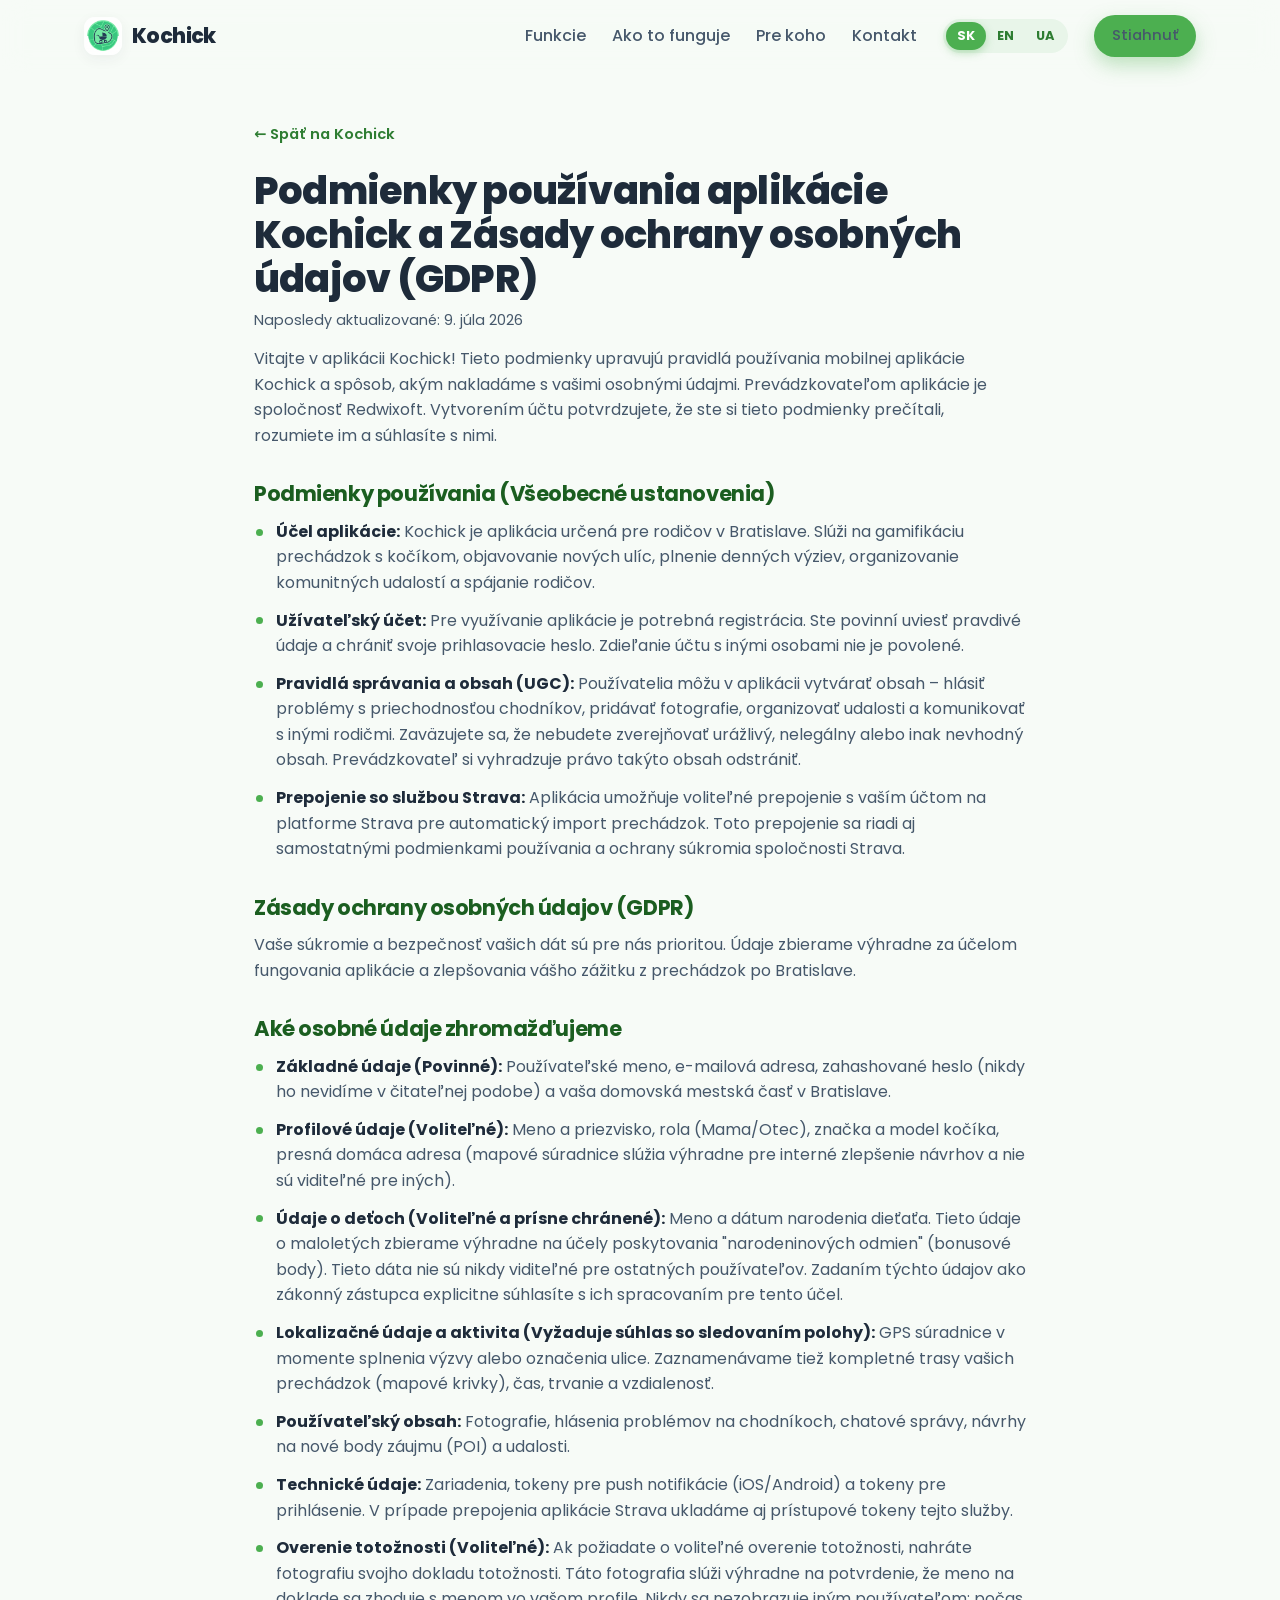
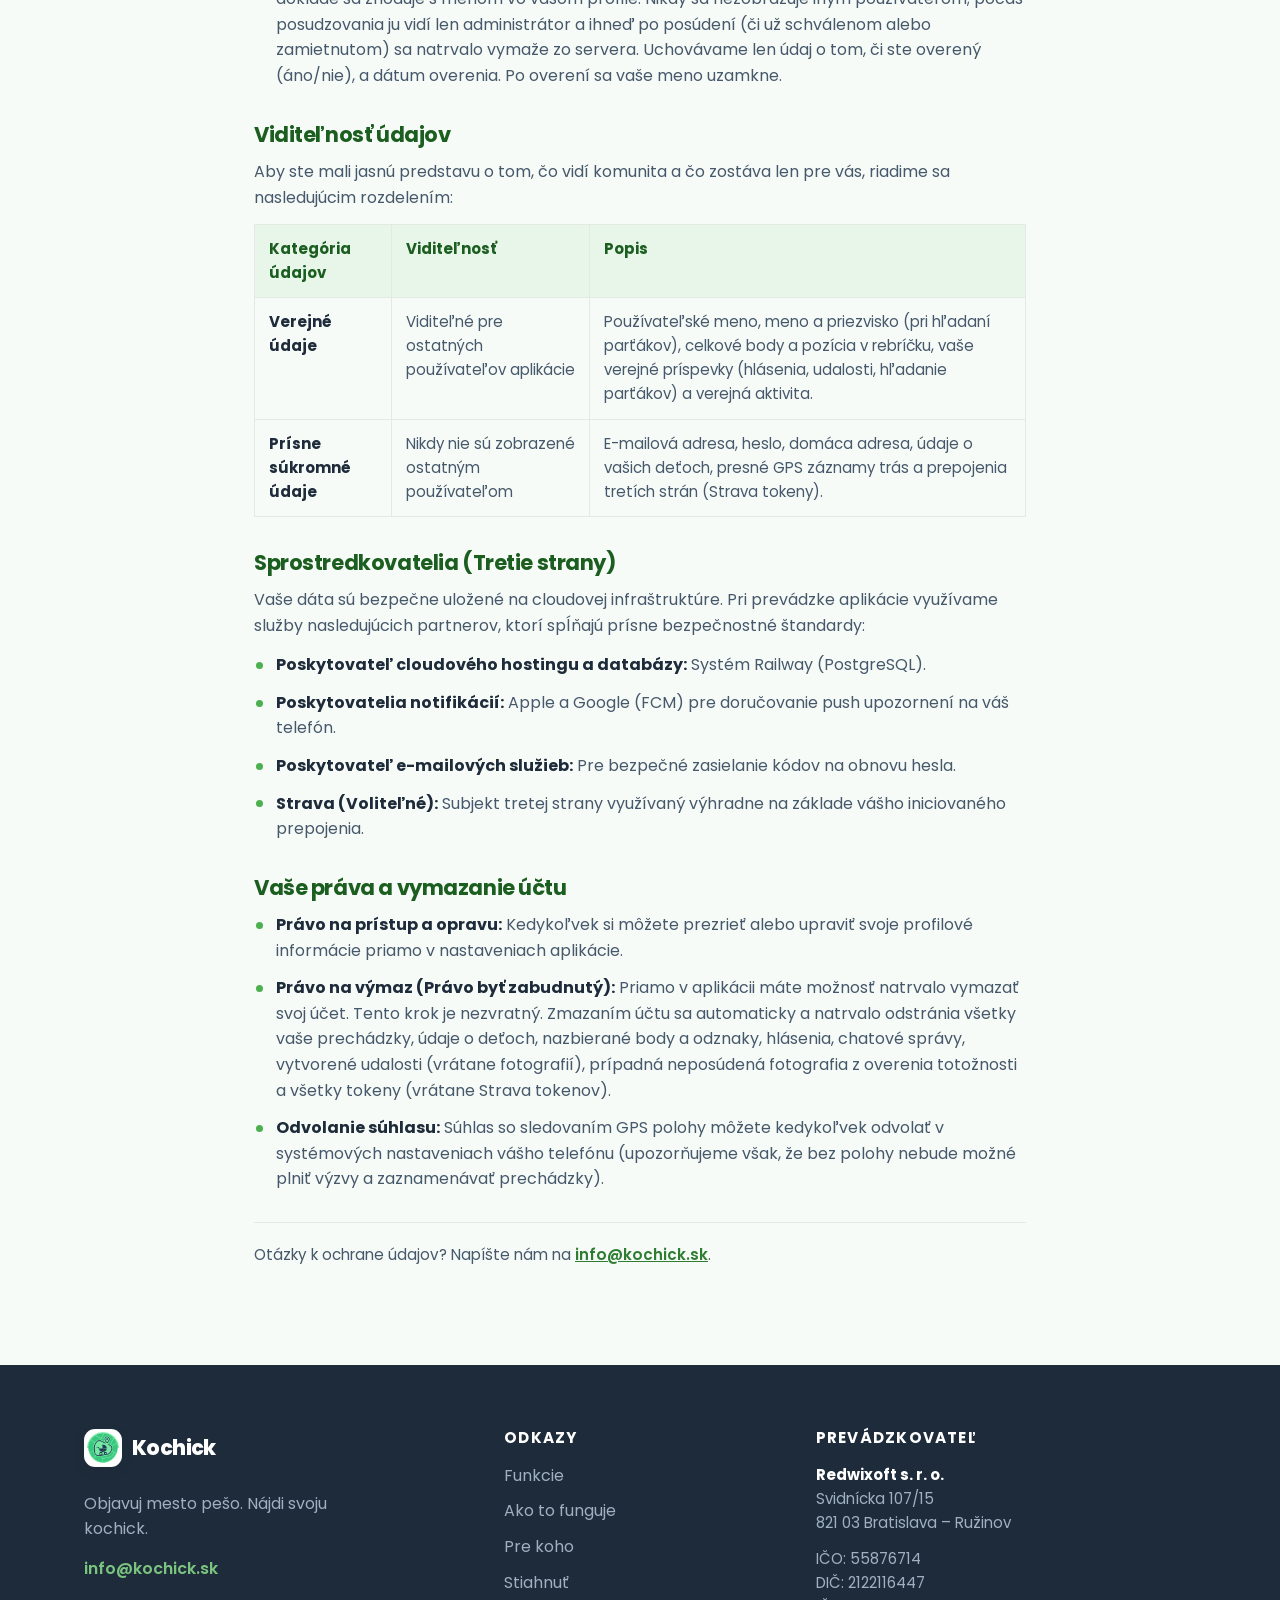
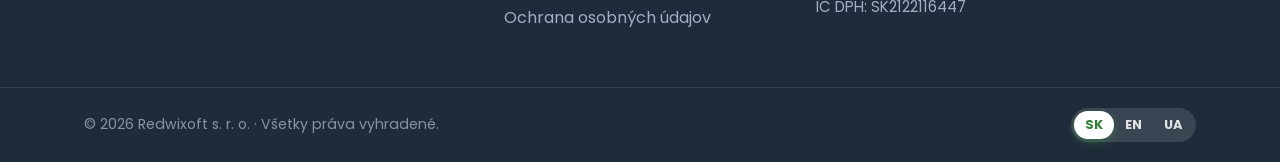
==== commit 28598ae8: "UA language update" ====
--- a/privacy.html
+++ b/privacy.html
@@ -33,7 +33,7 @@
         <div class="lang" role="group" aria-label="Language">
           <button class="lang__btn" data-lang="sk">SK</button>
           <button class="lang__btn" data-lang="en">EN</button>
-          <button class="lang__btn" data-lang="uk">UK</button>
+          <button class="lang__btn" data-lang="uk">UA</button>
         </div>
 
         <a href="index.html#download" class="btn btn--primary btn--sm nav__cta" data-i18n="nav.download">Stiahnuť</a>
@@ -281,7 +281,7 @@
         <div class="lang lang--footer" role="group" aria-label="Language">
           <button class="lang__btn" data-lang="sk">SK</button>
           <button class="lang__btn" data-lang="en">EN</button>
-          <button class="lang__btn" data-lang="uk">UK</button>
+          <button class="lang__btn" data-lang="uk">UA</button>
         </div>
       </div>
     </div>
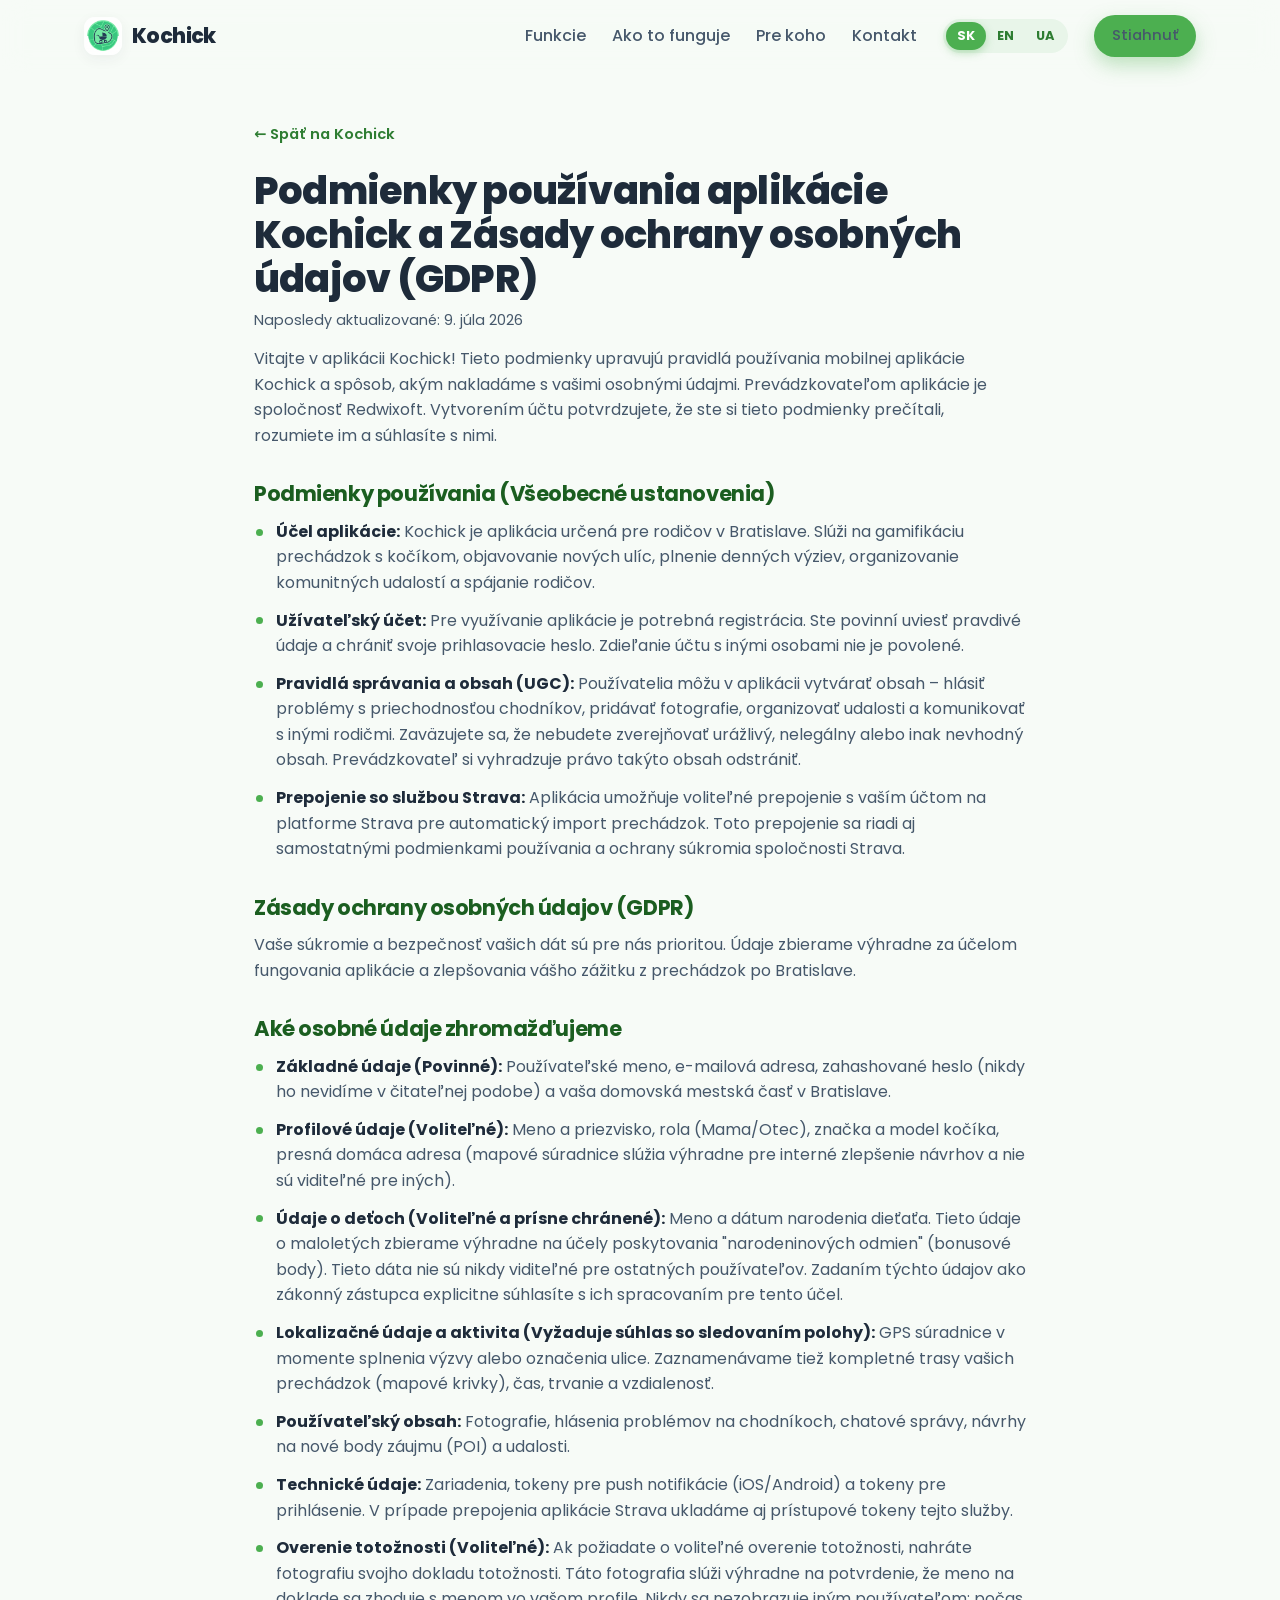
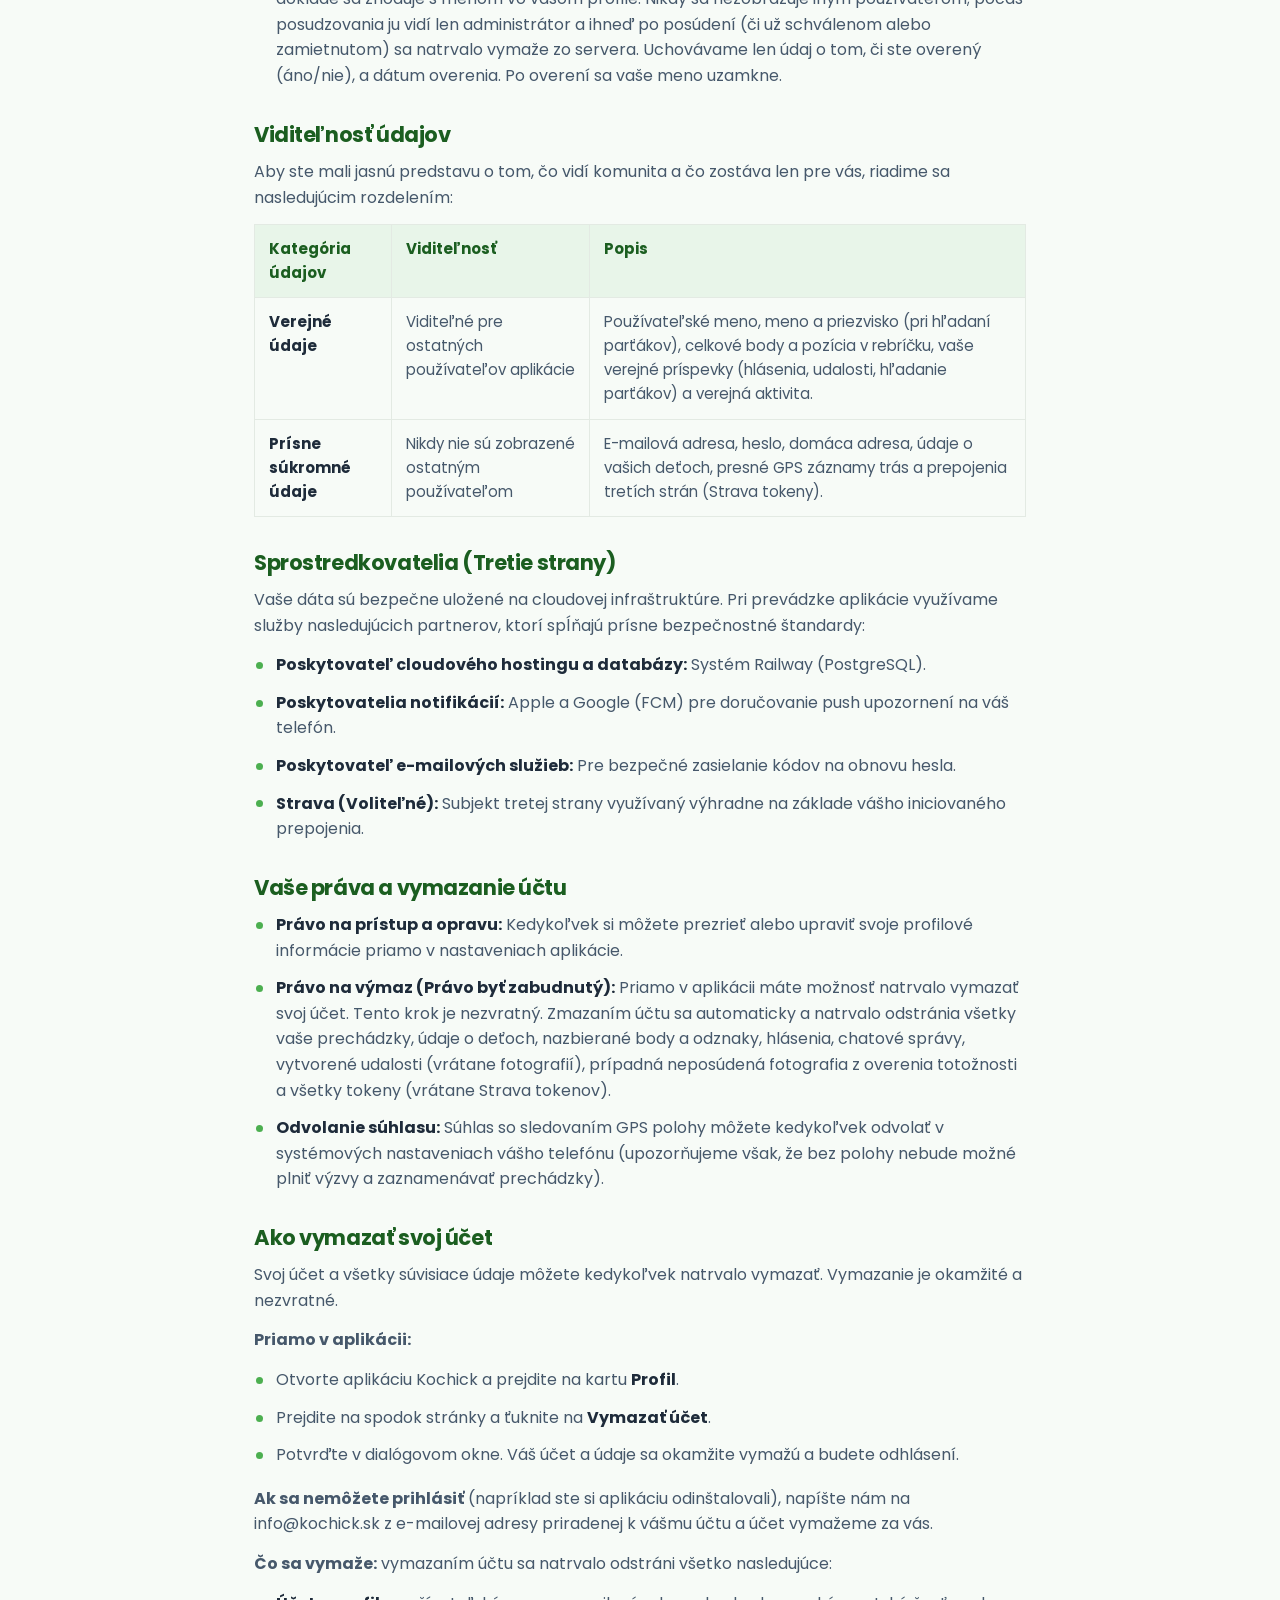
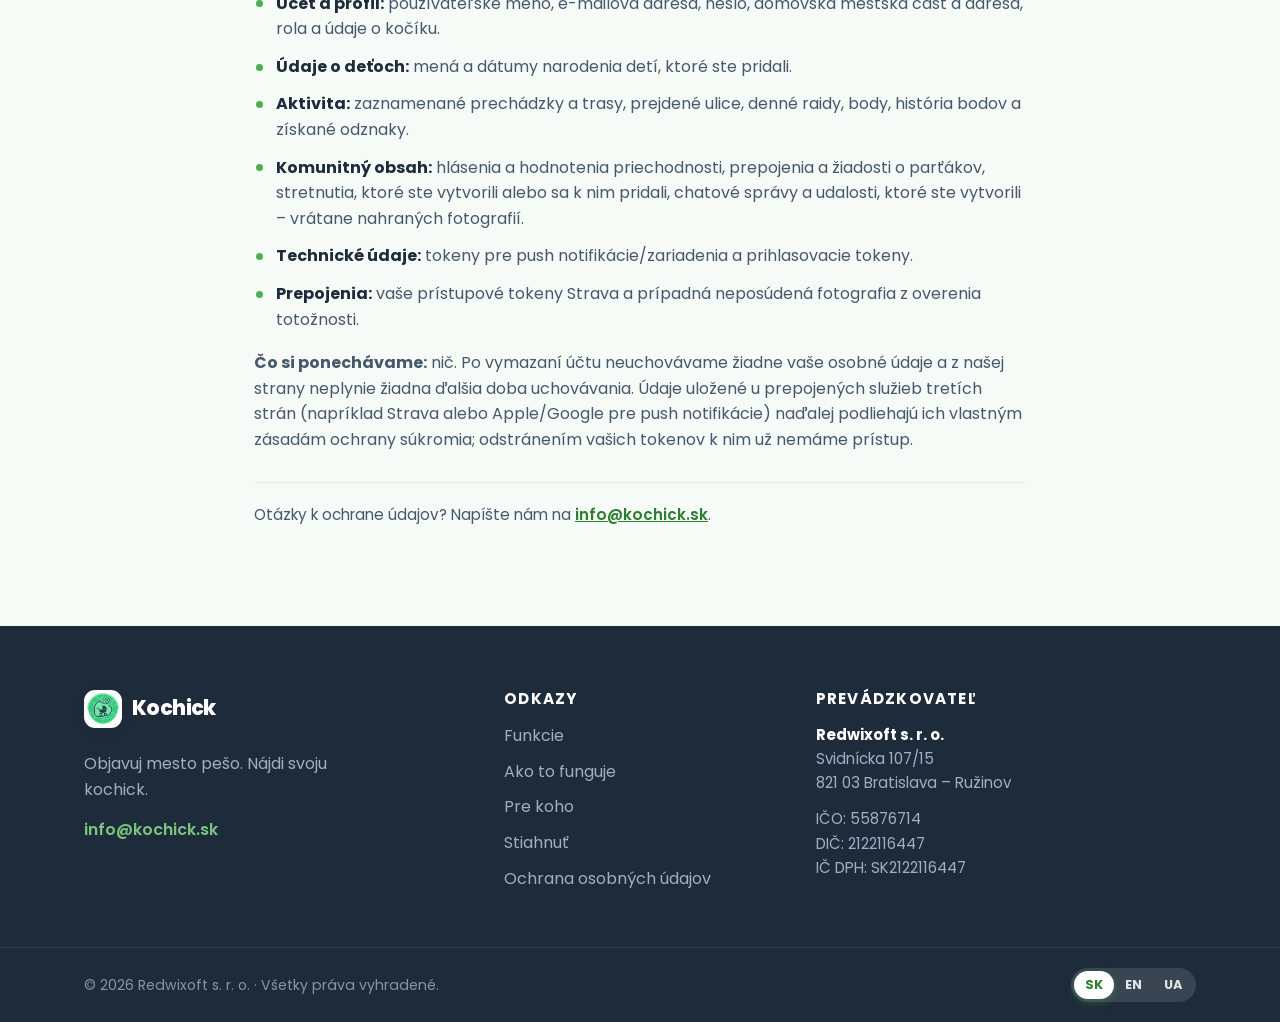
==== commit 9ff0a10b: "T&C update" ====
--- a/privacy.html
+++ b/privacy.html
@@ -108,6 +108,27 @@
             <li><strong>Odvolanie súhlasu:</strong> Súhlas so sledovaním GPS polohy môžete kedykoľvek odvolať v systémových nastaveniach vášho telefónu (upozorňujeme však, že bez polohy nebude možné plniť výzvy a zaznamenávať prechádzky).</li>
           </ul>
 
+          <h2>Ako vymazať svoj účet</h2>
+          <p>Svoj účet a všetky súvisiace údaje môžete kedykoľvek natrvalo vymazať. Vymazanie je okamžité a nezvratné.</p>
+          <p><strong>Priamo v aplikácii:</strong></p>
+          <ul>
+            <li>Otvorte aplikáciu Kochick a prejdite na kartu <strong>Profil</strong>.</li>
+            <li>Prejdite na spodok stránky a ťuknite na <strong>Vymazať účet</strong>.</li>
+            <li>Potvrďte v dialógovom okne. Váš účet a údaje sa okamžite vymažú a budete odhlásení.</li>
+          </ul>
+          <p><strong>Ak sa nemôžete prihlásiť</strong> (napríklad ste si aplikáciu odinštalovali), napíšte nám na <a href="mailto:info@kochick.sk">info@kochick.sk</a> z e-mailovej adresy priradenej k vášmu účtu a účet vymažeme za vás.</p>
+
+          <p><strong>Čo sa vymaže:</strong> vymazaním účtu sa natrvalo odstráni všetko nasledujúce:</p>
+          <ul>
+            <li><strong>Účet a profil:</strong> používateľské meno, e-mailová adresa, heslo, domovská mestská časť a adresa, rola a údaje o kočíku.</li>
+            <li><strong>Údaje o deťoch:</strong> mená a dátumy narodenia detí, ktoré ste pridali.</li>
+            <li><strong>Aktivita:</strong> zaznamenané prechádzky a trasy, prejdené ulice, denné raidy, body, história bodov a získané odznaky.</li>
+            <li><strong>Komunitný obsah:</strong> hlásenia a hodnotenia priechodnosti, prepojenia a žiadosti o parťákov, stretnutia, ktoré ste vytvorili alebo sa k nim pridali, chatové správy a udalosti, ktoré ste vytvorili – vrátane nahraných fotografií.</li>
+            <li><strong>Technické údaje:</strong> tokeny pre push notifikácie/zariadenia a prihlasovacie tokeny.</li>
+            <li><strong>Prepojenia:</strong> vaše prístupové tokeny Strava a prípadná neposúdená fotografia z overenia totožnosti.</li>
+          </ul>
+          <p><strong>Čo si ponechávame:</strong> nič. Po vymazaní účtu neuchovávame žiadne vaše osobné údaje a z našej strany neplynie žiadna ďalšia doba uchovávania. Údaje uložené u prepojených služieb tretích strán (napríklad Strava alebo Apple/Google pre push notifikácie) naďalej podliehajú ich vlastným zásadám ochrany súkromia; odstránením vašich tokenov k nim už nemáme prístup.</p>
+
           <p class="legal__contact">Otázky k ochrane údajov? Napíšte nám na <a href="mailto:info@kochick.sk">info@kochick.sk</a>.</p>
         </article>
 
@@ -170,6 +191,27 @@
             <li><strong>Withdrawal of Consent:</strong> You can revoke your consent for GPS location tracking at any time in your phone's system settings (please note, however, that without location access, it will not be possible to complete raids and record walks).</li>
           </ul>
 
+          <h2>How to Delete Your Account</h2>
+          <p>You can permanently delete your account and all associated data at any time. Deletion is immediate and irreversible.</p>
+          <p><strong>From within the app:</strong></p>
+          <ul>
+            <li>Open Kochick and go to the <strong>Profile</strong> tab.</li>
+            <li>Scroll to the bottom and tap <strong>Delete account</strong>.</li>
+            <li>Confirm in the dialog. Your account and data are deleted straight away and you are signed out.</li>
+          </ul>
+          <p><strong>If you can't sign in</strong> (for example, you have uninstalled the app), email us at <a href="mailto:info@kochick.sk">info@kochick.sk</a> from the address linked to your account and we will delete it for you.</p>
+
+          <p><strong>What is deleted:</strong> deleting your account permanently removes all of the following:</p>
+          <ul>
+            <li><strong>Account and profile:</strong> username, email address, password, home district and address, role, and stroller details.</li>
+            <li><strong>Children's data:</strong> any child names and birthdates you added.</li>
+            <li><strong>Activity:</strong> tracked walks and routes, completed streets, daily raids, points, point history, and earned badges.</li>
+            <li><strong>Community content:</strong> walkability reports and reviews, buddy connections and requests, meetups you created or joined, chat messages, and events you created — including their uploaded photos.</li>
+            <li><strong>Technical data:</strong> push-notification/device tokens and login tokens.</li>
+            <li><strong>Connections:</strong> your Strava access tokens and any pending identity-verification photo.</li>
+          </ul>
+          <p><strong>What we keep:</strong> nothing. Once your account is deleted, we do not retain any of your personal data, and there is no additional retention period on our side. Data held by third-party services you connected (such as Strava, or Apple/Google for push notifications) remains subject to their own privacy policies; removing your tokens means we can no longer access it.</p>
+
           <p class="legal__contact">Questions about your data? Write to us at <a href="mailto:info@kochick.sk">info@kochick.sk</a>.</p>
         </article>
 
@@ -231,6 +273,27 @@
             <li><strong>Право на видалення (Право бути забутим):</strong> Ви маєте можливість назавжди видалити свій обліковий запис безпосередньо в додатку. Цей крок є незворотним. Видалення облікового запису автоматично та назавжди видаляє всі ваші прогулянки, дані про дітей, зароблені бали та відзнаки, звіти, повідомлення в чатах, створені події (включно з фотографіями), будь-яке неперевірене фото для підтвердження особи та всі токени (включаючи токени Strava).</li>
             <li><strong>Відкликання згоди:</strong> Ви можете будь-коли відкликати свою згоду на відстеження GPS-локації в системних налаштуваннях вашого телефону (однак зверніть увагу, що без доступу до місцезнаходження буде неможливо виконувати завдання та записувати прогулянки).</li>
           </ul>
+
+          <h2>Як видалити свій обліковий запис</h2>
+          <p>Ви можете будь-коли назавжди видалити свій обліковий запис та всі пов'язані дані. Видалення є негайним і незворотним.</p>
+          <p><strong>Безпосередньо в додатку:</strong></p>
+          <ul>
+            <li>Відкрийте додаток Kochick і перейдіть на вкладку <strong>Профіль</strong>.</li>
+            <li>Прогорніть до кінця сторінки та натисніть <strong>Видалити обліковий запис</strong>.</li>
+            <li>Підтвердьте у діалоговому вікні. Ваш обліковий запис і дані буде негайно видалено, а вас буде відключено.</li>
+          </ul>
+          <p><strong>Якщо ви не можете увійти</strong> (наприклад, ви видалили додаток), напишіть нам на <a href="mailto:info@kochick.sk">info@kochick.sk</a> з електронної адреси, прив'язаної до вашого облікового запису, і ми видалимо його за вас.</p>
+
+          <p><strong>Що видаляється:</strong> видалення облікового запису назавжди прибирає все наведене нижче:</p>
+          <ul>
+            <li><strong>Обліковий запис і профіль:</strong> ім'я користувача, електронна адреса, пароль, домашній район та адреса, роль і дані про візочок.</li>
+            <li><strong>Дані про дітей:</strong> імена та дати народження дітей, які ви додали.</li>
+            <li><strong>Активність:</strong> записані прогулянки та маршрути, пройдені вулиці, щоденні рейди, бали, історія балів та отримані відзнаки.</li>
+            <li><strong>Контент спільноти:</strong> звіти та відгуки про доступність, зв'язки та запити на друзів, зустрічі, які ви створили або до яких приєдналися, повідомлення в чаті та події, які ви створили — включно із завантаженими фотографіями.</li>
+            <li><strong>Технічні дані:</strong> токени push-сповіщень/пристроїв та токени входу.</li>
+            <li><strong>Підключення:</strong> ваші токени доступу Strava та будь-яке неперевірене фото для підтвердження особи.</li>
+          </ul>
+          <p><strong>Що ми зберігаємо:</strong> нічого. Після видалення облікового запису ми не зберігаємо жодних ваших персональних даних, і з нашого боку немає додаткового періоду зберігання. Дані, що зберігаються у підключених сторонніх сервісах (наприклад, Strava або Apple/Google для push-сповіщень), і надалі регулюються їхніми власними політиками конфіденційності; після видалення ваших токенів ми більше не маємо до них доступу.</p>
 
           <p class="legal__contact">Питання щодо ваших даних? Напишіть нам на <a href="mailto:info@kochick.sk">info@kochick.sk</a>.</p>
         </article>
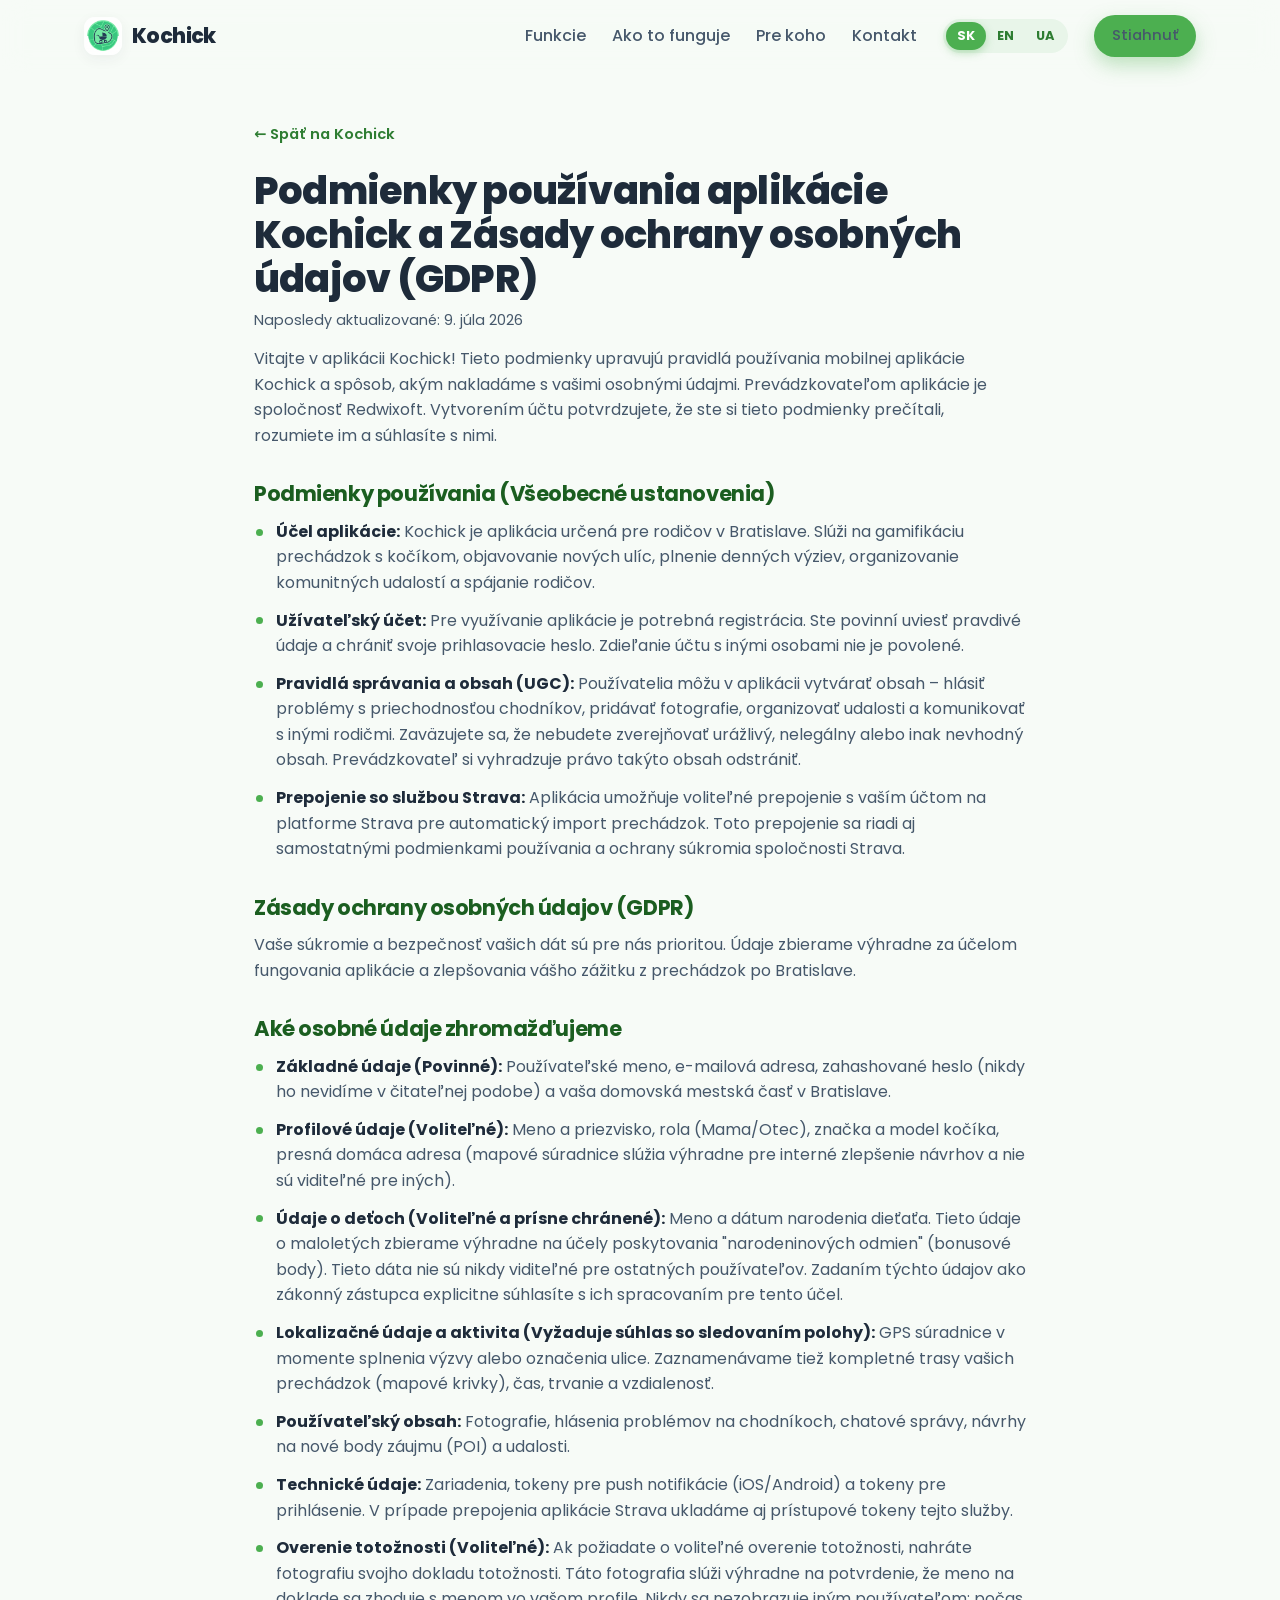
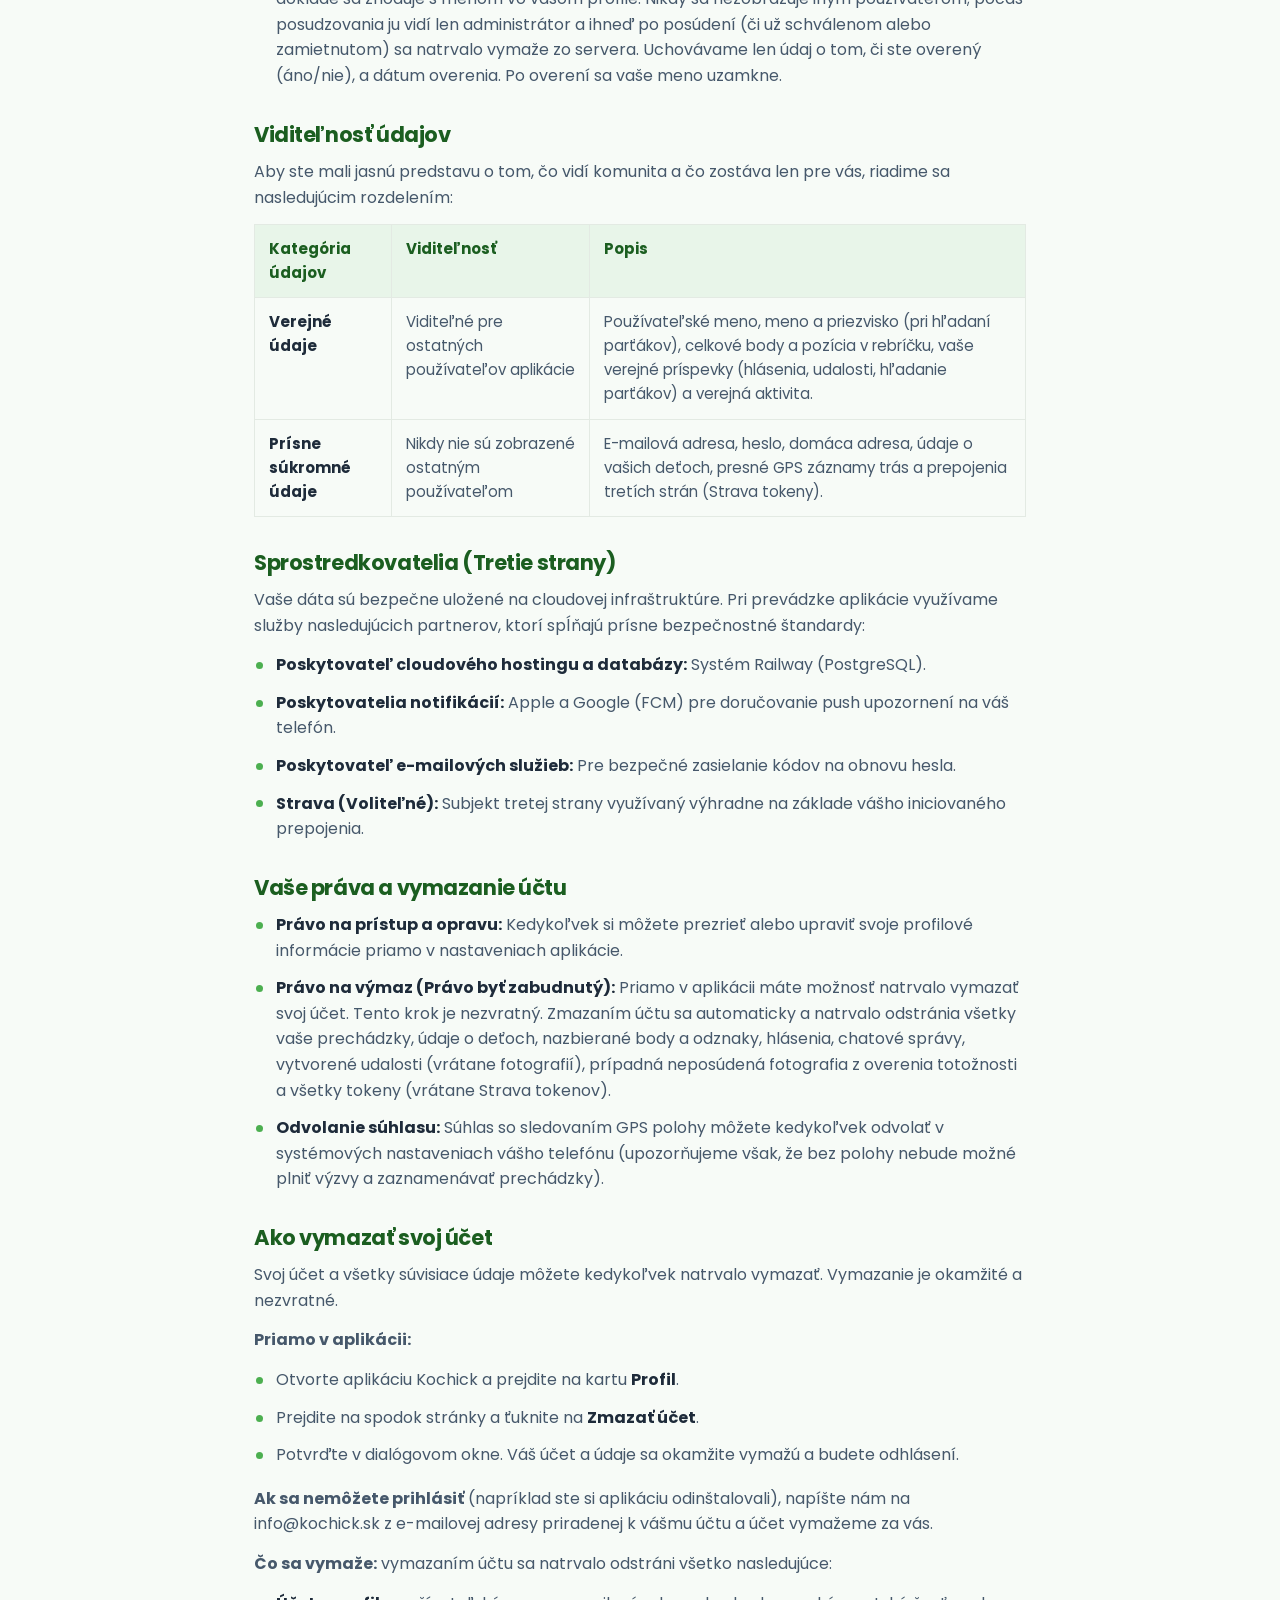
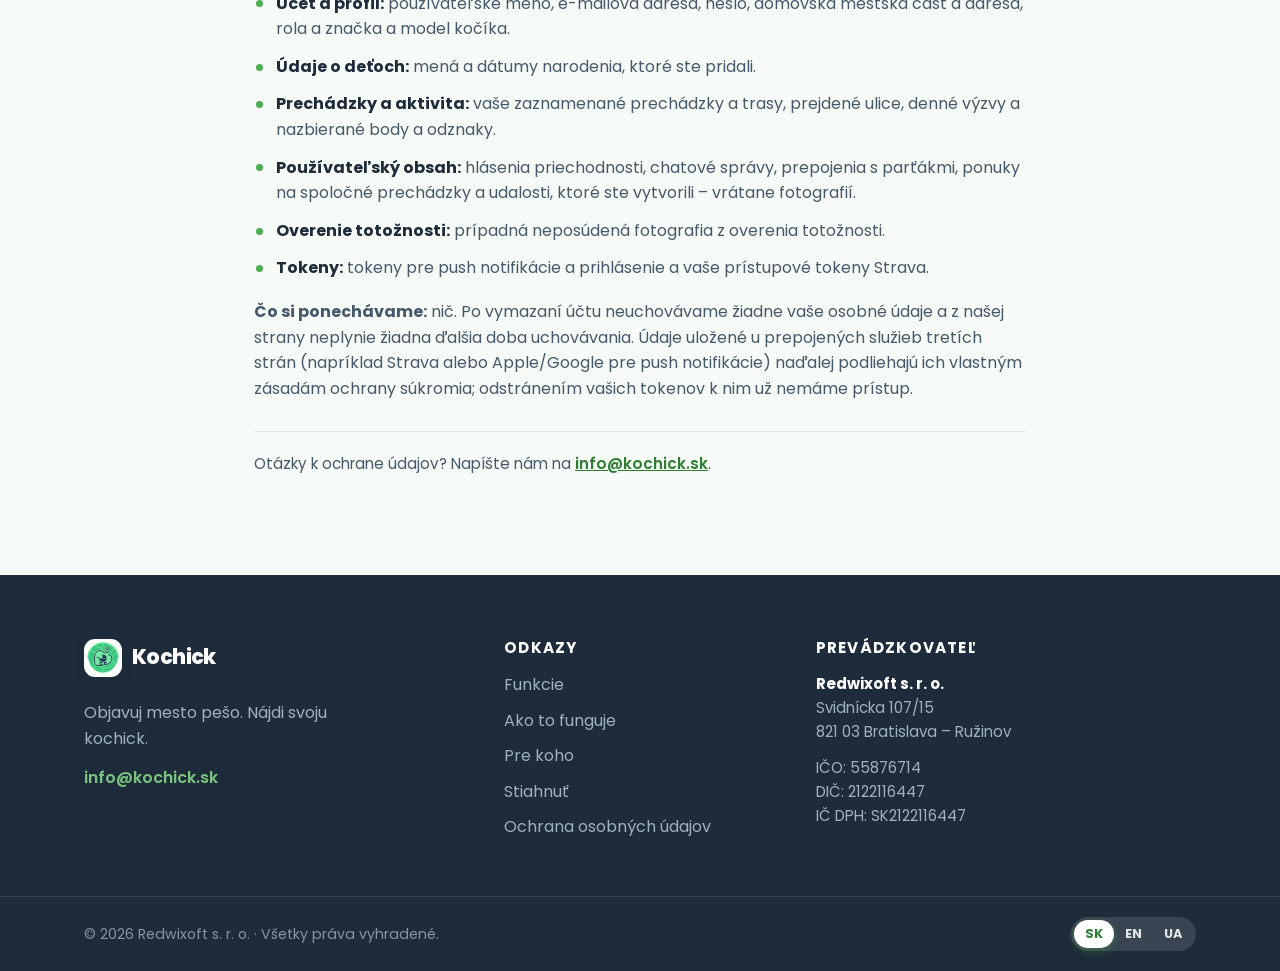
==== commit 4f2c0e71: "T&C wording update" ====
--- a/privacy.html
+++ b/privacy.html
@@ -113,19 +113,19 @@
           <p><strong>Priamo v aplikácii:</strong></p>
           <ul>
             <li>Otvorte aplikáciu Kochick a prejdite na kartu <strong>Profil</strong>.</li>
-            <li>Prejdite na spodok stránky a ťuknite na <strong>Vymazať účet</strong>.</li>
+            <li>Prejdite na spodok stránky a ťuknite na <strong>Zmazať účet</strong>.</li>
             <li>Potvrďte v dialógovom okne. Váš účet a údaje sa okamžite vymažú a budete odhlásení.</li>
           </ul>
           <p><strong>Ak sa nemôžete prihlásiť</strong> (napríklad ste si aplikáciu odinštalovali), napíšte nám na <a href="mailto:info@kochick.sk">info@kochick.sk</a> z e-mailovej adresy priradenej k vášmu účtu a účet vymažeme za vás.</p>
 
           <p><strong>Čo sa vymaže:</strong> vymazaním účtu sa natrvalo odstráni všetko nasledujúce:</p>
           <ul>
-            <li><strong>Účet a profil:</strong> používateľské meno, e-mailová adresa, heslo, domovská mestská časť a adresa, rola a údaje o kočíku.</li>
-            <li><strong>Údaje o deťoch:</strong> mená a dátumy narodenia detí, ktoré ste pridali.</li>
-            <li><strong>Aktivita:</strong> zaznamenané prechádzky a trasy, prejdené ulice, denné raidy, body, história bodov a získané odznaky.</li>
-            <li><strong>Komunitný obsah:</strong> hlásenia a hodnotenia priechodnosti, prepojenia a žiadosti o parťákov, stretnutia, ktoré ste vytvorili alebo sa k nim pridali, chatové správy a udalosti, ktoré ste vytvorili – vrátane nahraných fotografií.</li>
-            <li><strong>Technické údaje:</strong> tokeny pre push notifikácie/zariadenia a prihlasovacie tokeny.</li>
-            <li><strong>Prepojenia:</strong> vaše prístupové tokeny Strava a prípadná neposúdená fotografia z overenia totožnosti.</li>
+            <li><strong>Účet a profil:</strong> používateľské meno, e-mailová adresa, heslo, domovská mestská časť a adresa, rola a značka a model kočíka.</li>
+            <li><strong>Údaje o deťoch:</strong> mená a dátumy narodenia, ktoré ste pridali.</li>
+            <li><strong>Prechádzky a aktivita:</strong> vaše zaznamenané prechádzky a trasy, prejdené ulice, denné výzvy a nazbierané body a odznaky.</li>
+            <li><strong>Používateľský obsah:</strong> hlásenia priechodnosti, chatové správy, prepojenia s parťákmi, ponuky na spoločné prechádzky a udalosti, ktoré ste vytvorili – vrátane fotografií.</li>
+            <li><strong>Overenie totožnosti:</strong> prípadná neposúdená fotografia z overenia totožnosti.</li>
+            <li><strong>Tokeny:</strong> tokeny pre push notifikácie a prihlásenie a vaše prístupové tokeny Strava.</li>
           </ul>
           <p><strong>Čo si ponechávame:</strong> nič. Po vymazaní účtu neuchovávame žiadne vaše osobné údaje a z našej strany neplynie žiadna ďalšia doba uchovávania. Údaje uložené u prepojených služieb tretích strán (napríklad Strava alebo Apple/Google pre push notifikácie) naďalej podliehajú ich vlastným zásadám ochrany súkromia; odstránením vašich tokenov k nim už nemáme prístup.</p>
 
@@ -203,12 +203,12 @@
 
           <p><strong>What is deleted:</strong> deleting your account permanently removes all of the following:</p>
           <ul>
-            <li><strong>Account and profile:</strong> username, email address, password, home district and address, role, and stroller details.</li>
-            <li><strong>Children's data:</strong> any child names and birthdates you added.</li>
-            <li><strong>Activity:</strong> tracked walks and routes, completed streets, daily raids, points, point history, and earned badges.</li>
-            <li><strong>Community content:</strong> walkability reports and reviews, buddy connections and requests, meetups you created or joined, chat messages, and events you created — including their uploaded photos.</li>
-            <li><strong>Technical data:</strong> push-notification/device tokens and login tokens.</li>
-            <li><strong>Connections:</strong> your Strava access tokens and any pending identity-verification photo.</li>
+            <li><strong>Account and profile:</strong> username, email address, password, home district and address, role, and stroller brand and model.</li>
+            <li><strong>Children's data:</strong> the child names and birthdates you added.</li>
+            <li><strong>Walks and activity:</strong> your tracked walks and routes, completed streets, daily raids, and earned points and badges.</li>
+            <li><strong>User-generated content:</strong> walkability reports, chat messages, buddy connections, stroll opportunities, and events you created — including their photos.</li>
+            <li><strong>Identity verification:</strong> any pending identity-verification photo.</li>
+            <li><strong>Tokens:</strong> push-notification and login tokens, and your Strava access tokens.</li>
           </ul>
           <p><strong>What we keep:</strong> nothing. Once your account is deleted, we do not retain any of your personal data, and there is no additional retention period on our side. Data held by third-party services you connected (such as Strava, or Apple/Google for push notifications) remains subject to their own privacy policies; removing your tokens means we can no longer access it.</p>
 
@@ -279,19 +279,19 @@
           <p><strong>Безпосередньо в додатку:</strong></p>
           <ul>
             <li>Відкрийте додаток Kochick і перейдіть на вкладку <strong>Профіль</strong>.</li>
-            <li>Прогорніть до кінця сторінки та натисніть <strong>Видалити обліковий запис</strong>.</li>
+            <li>Прогорніть до кінця сторінки та натисніть <strong>Видалити акаунт</strong>.</li>
             <li>Підтвердьте у діалоговому вікні. Ваш обліковий запис і дані буде негайно видалено, а вас буде відключено.</li>
           </ul>
           <p><strong>Якщо ви не можете увійти</strong> (наприклад, ви видалили додаток), напишіть нам на <a href="mailto:info@kochick.sk">info@kochick.sk</a> з електронної адреси, прив'язаної до вашого облікового запису, і ми видалимо його за вас.</p>
 
           <p><strong>Що видаляється:</strong> видалення облікового запису назавжди прибирає все наведене нижче:</p>
           <ul>
-            <li><strong>Обліковий запис і профіль:</strong> ім'я користувача, електронна адреса, пароль, домашній район та адреса, роль і дані про візочок.</li>
-            <li><strong>Дані про дітей:</strong> імена та дати народження дітей, які ви додали.</li>
-            <li><strong>Активність:</strong> записані прогулянки та маршрути, пройдені вулиці, щоденні рейди, бали, історія балів та отримані відзнаки.</li>
-            <li><strong>Контент спільноти:</strong> звіти та відгуки про доступність, зв'язки та запити на друзів, зустрічі, які ви створили або до яких приєдналися, повідомлення в чаті та події, які ви створили — включно із завантаженими фотографіями.</li>
-            <li><strong>Технічні дані:</strong> токени push-сповіщень/пристроїв та токени входу.</li>
-            <li><strong>Підключення:</strong> ваші токени доступу Strava та будь-яке неперевірене фото для підтвердження особи.</li>
+            <li><strong>Обліковий запис і профіль:</strong> ім'я користувача, електронна адреса, пароль, домашній район та адреса, роль і марка та модель візочка.</li>
+            <li><strong>Дані про дітей:</strong> імена та дати народження, які ви додали.</li>
+            <li><strong>Прогулянки та активність:</strong> ваші записані прогулянки та маршрути, пройдені вулиці, щоденні рейди та зароблені бали й відзнаки.</li>
+            <li><strong>Контент користувача:</strong> звіти про стан тротуарів, повідомлення в чаті, зв'язки з друзями, пропозиції спільних прогулянок та події, які ви створили — включно з фотографіями.</li>
+            <li><strong>Підтвердження особи:</strong> будь-яке неперевірене фото для підтвердження особи.</li>
+            <li><strong>Токени:</strong> токени для push-сповіщень і входу та ваші токени доступу Strava.</li>
           </ul>
           <p><strong>Що ми зберігаємо:</strong> нічого. Після видалення облікового запису ми не зберігаємо жодних ваших персональних даних, і з нашого боку немає додаткового періоду зберігання. Дані, що зберігаються у підключених сторонніх сервісах (наприклад, Strava або Apple/Google для push-сповіщень), і надалі регулюються їхніми власними політиками конфіденційності; після видалення ваших токенів ми більше не маємо до них доступу.</p>
 
